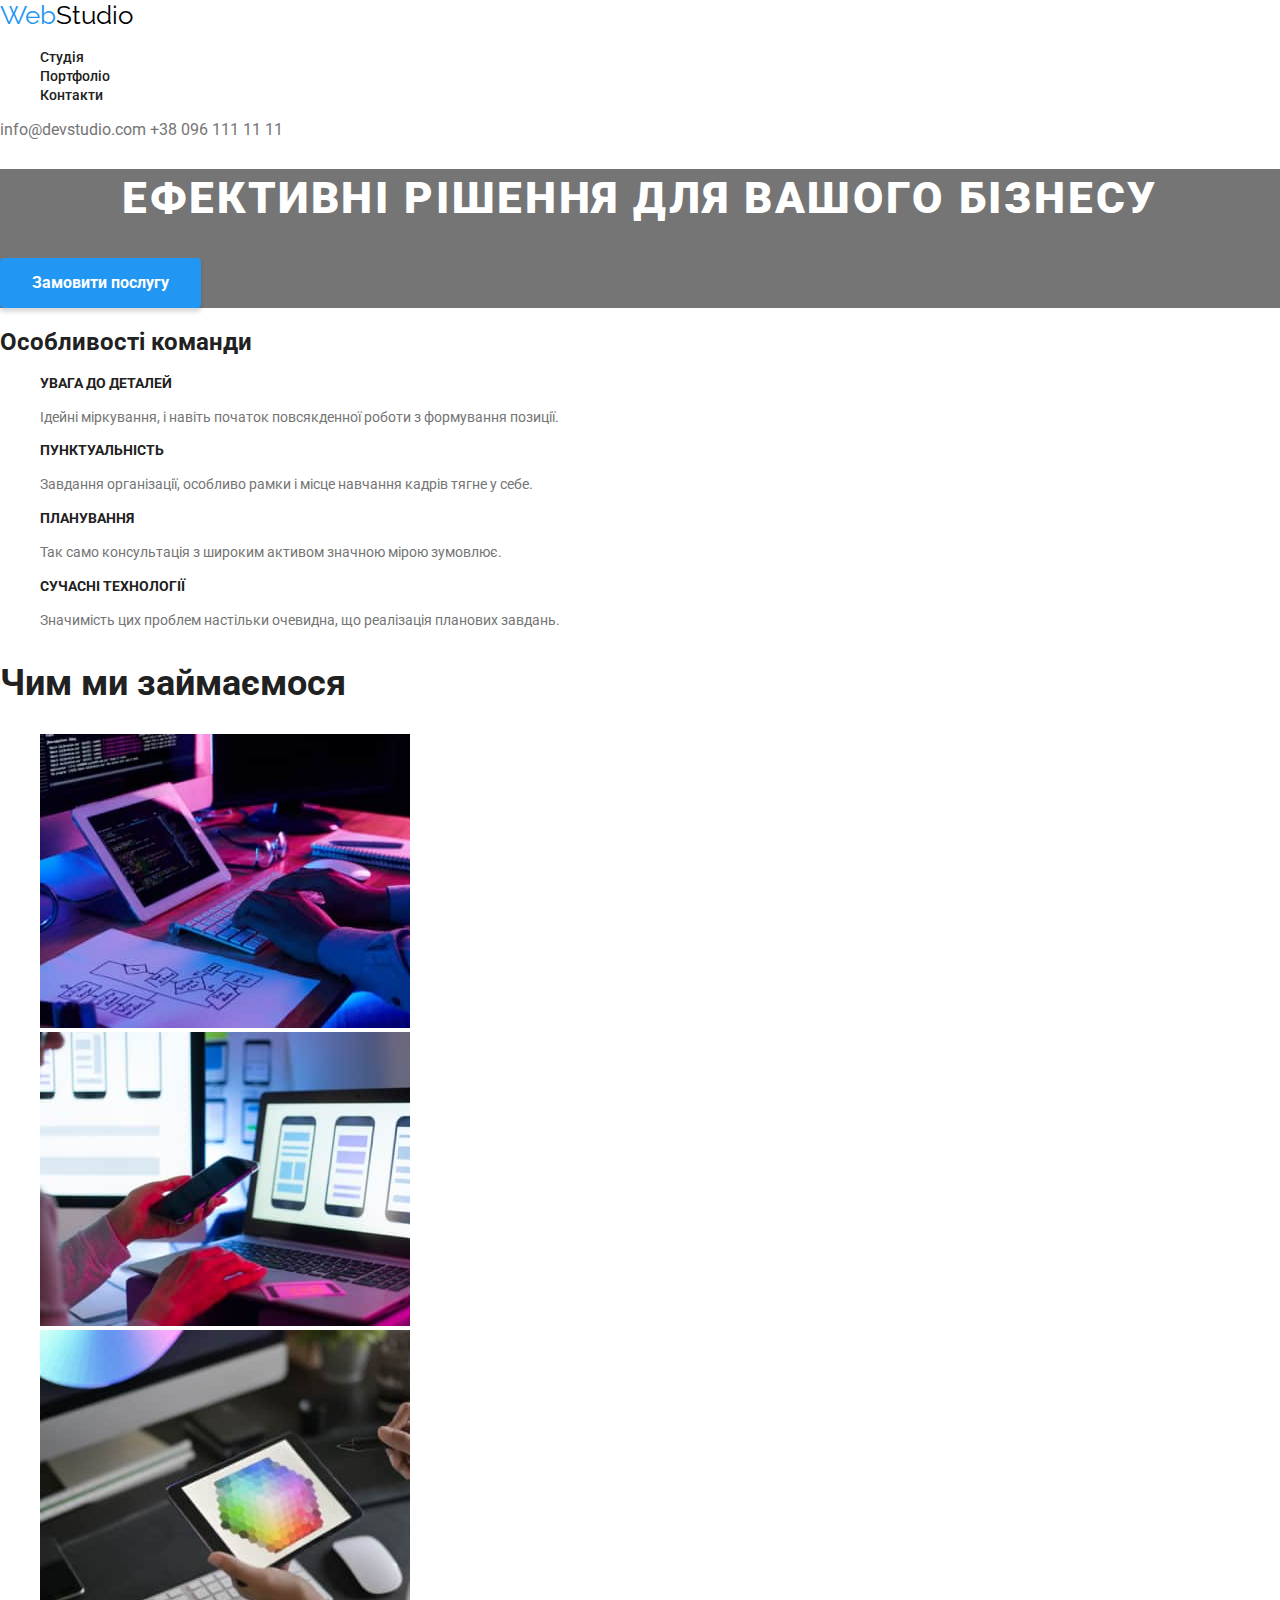
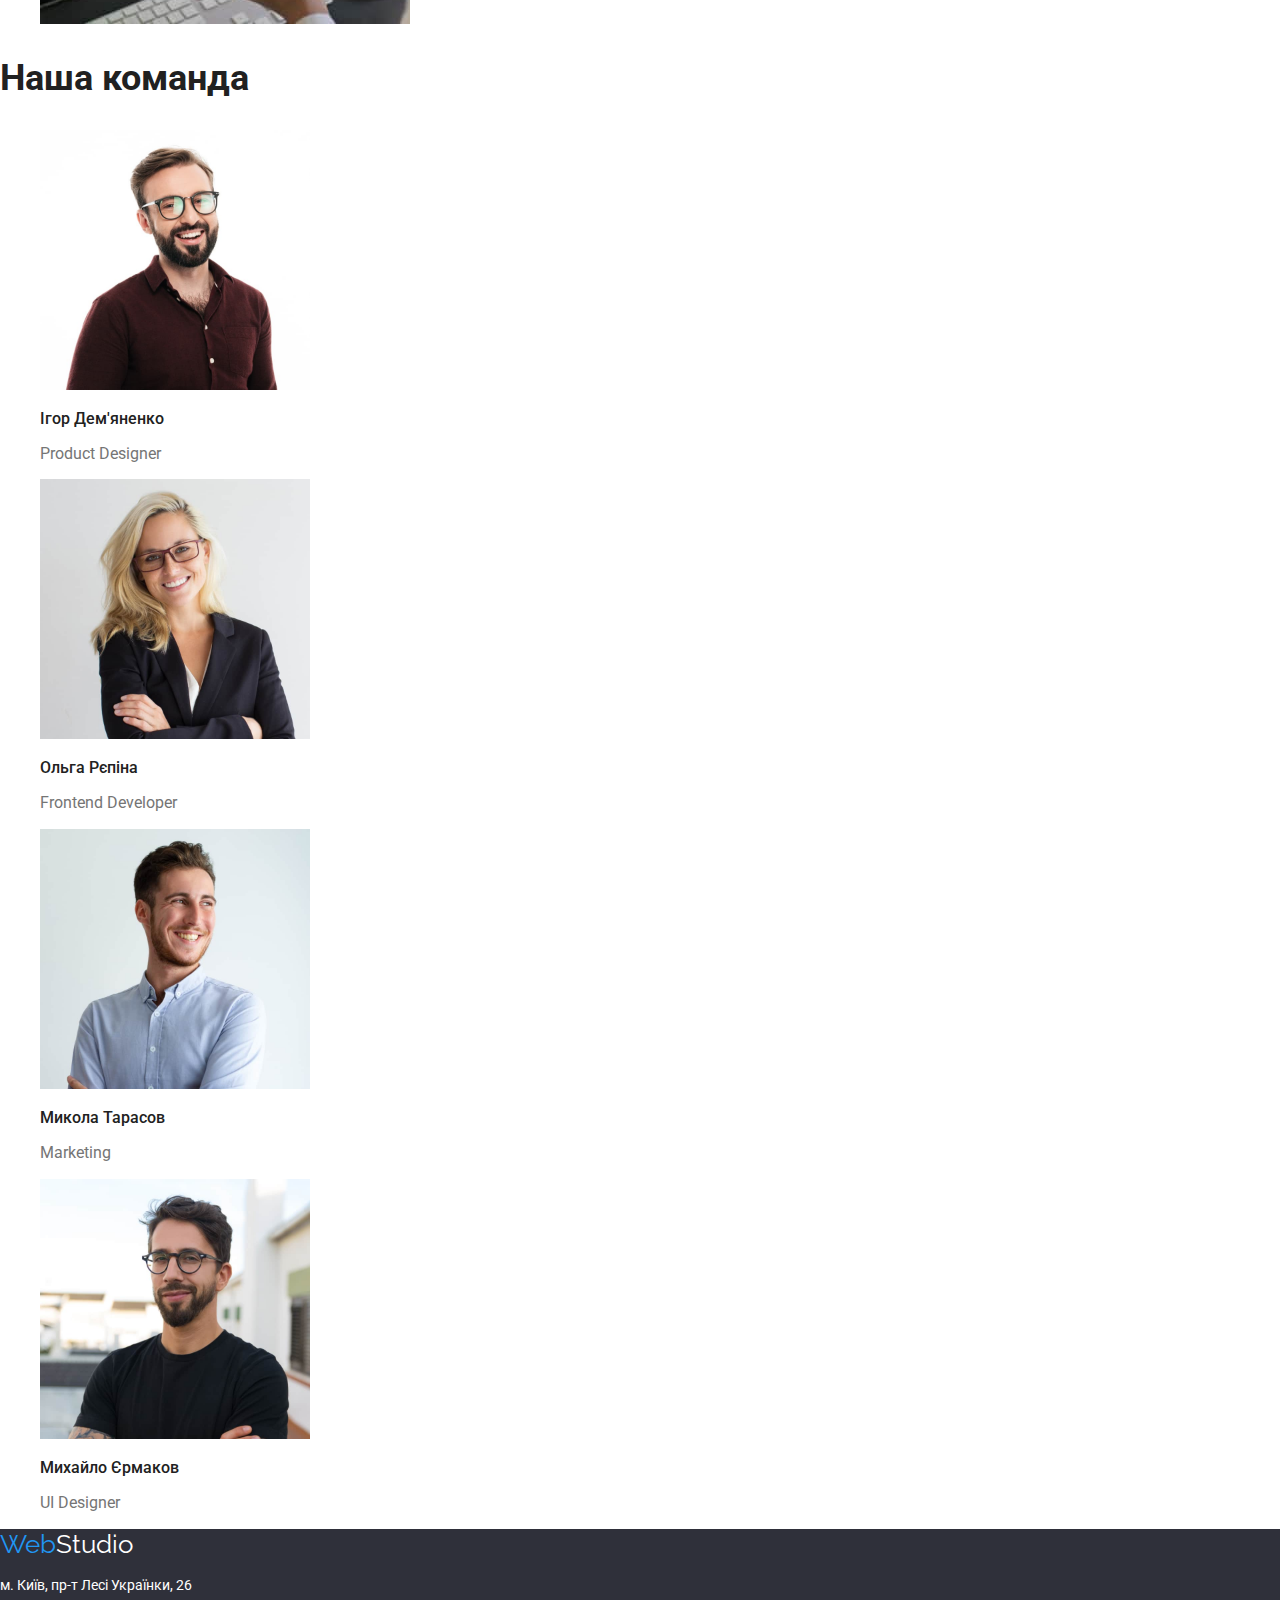
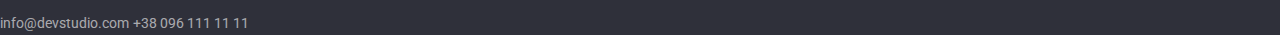
==== index.html @ 395531bf "3" ====
<!DOCTYPE html>
<html lang="uk">
  <head>
    <meta charset="UTF-8" />
    <meta http-equiv="X-UA-Compatible" content="IE=edge" />
    <meta name="viewport" content="width=device-width, initial-scale=1.0" />
    <title>GoIt</title>
    <link rel="preconnect" href="https://fonts.googleapis.com">
    <link rel="preconnect" href="https://fonts.gstatic.com" crossorigin>
    <link href="https://fonts.googleapis.com/css2?family=Raleway:wght@700&family=Roboto:wght@400;500;700;900&display=swap" rel="stylesheet">
    <link rel="stylesheet" href="./css/style.css" />
  </head>
  <body>
    <header class="pageHeader">
      <a href="./index.html" class="logo">
        <span class="logo--item">Web</span>Studio</a
      >
      <nav class="pageHeader--nav">
        <ul class="pageHeader--list">
          <li class="pageHeader--item">
            <a class="pageHeader--link" href="./index.html">Студія</a>
          </li>
          <li class="pageHeader--item">
            <a class="pageHeader--link" href="./portfolio.html">Портфоліо</a>
          </li>
          <li class="pageHeader--item">
            <a class="pageHeader--link" href="#">Контакти</a>
          </li>
        </ul>
      </nav>
      <a class="pageHeader--connection" href="#">info@devstudio.com </a>
      <a class="pageHeader--tel" href="#">+38 096 111 11 11</a>
    </header>
    <main>
      <section class="hero">
        <h1 class="hero--tittle">Ефективні рішення для вашого бізнесу</h1>
        <button class="hero--button" type="button">Замовити послугу</button>
      </section>
      <section class="benefits">
        <h2>Особливості команди</h2>
        <ul class="benefits--list">
          <li class="benefits--item">
            <h3 class="benefits--tittle">УВАГА ДО ДЕТАЛЕЙ</h3>
            <p class="benefits--text">
              Ідейні міркування, і навіть початок повсякденної роботи з
              формування позиції.
            </p>
          </li>
          <li class="benefits--item">
            <h3 class="benefits--tittle">ПУНКТУАЛЬНІСТЬ</h3>
            <p class="benefits--text">
              Завдання організації, особливо рамки і місце навчання кадрів тягне
              у себе.
            </p>
          </li>
          <li class="benefits--item">
            <h3 class="benefits--tittle">ПЛАНУВАННЯ</h3>
            <p class="benefits--text">
              Так само консультація з широким активом значною мірою зумовлює.
            </p>
          </li>
          <li class="benefits--item">
            <h3 class="benefits--tittle">СУЧАСНІ ТЕХНОЛОГІЇ</h3>
            <p class="benefits--text">
              Значимість цих проблем настільки очевидна, що реалізація планових
              завдань.
            </p>
          </li>
        </ul>
      </section>
      <section>
        <h2 class="activity">Чим ми займаємося</h2>
        <ul>
          <li>
            <img src="./images/box1.jpg" alt="комп" width="370" />
          </li>
          <li>
            <img src="./images/box2.jpg" alt="комп" width="370" />
          </li>
          <li>
            <img src="./images/box3.jpg" alt="комп" width="370" />
          </li>
        </ul>
      </section>
      <section class="team">
        <h2 class="team--tittle">Наша команда</h2>
        <ul class="team--list">
          <li class="team--item">
            <img src="./images/igor.jpg" alt="ігор" width="270" />
            <h3 class="team--name">Ігор Дем'яненко</h3>
            <p class="team--player">Product Designer</p>
          </li>
          <li class="team--item">
            <img src="./images/olga.jpg" alt="ольга" width="270" />
            <h3 class="team--name">Ольга Рєпіна</h3>
            <p class="team--player">Frontend Developer</p>
          </li>
          <li class="team--item">
            <img src="./images/mikola.jpg" alt="микола" width="270" />
            <h3 class="team--name">Микола Тарасов</h3>
            <p class="team--player">Marketing</p>
          </li>
          <li class="team--item">
            <img src="./images/miha.jpg" alt="михайло" width="270" />
            <h3 class="team--name">Михайло Єрмаков</h3>
            <p class="team--player">UI Designer</p>
          </li>
        </ul>
      </section>
    </main>
    <footer class="foot">
      <a href="./index.html" class="foot--logo">
        <span class="logo--item">Web</span>Studio</a
      >
      <address class="foot--text">
        <p>м. Київ, пр-т Лесі Українки, 26</p>
      </address>
      <a class="foot--connection" href="#">info@devstudio.com</a>
      <a class="foot--tel" href="#">+38 096 111 11 11</a>
    </footer>
  </body>
</html>
---- css/style.css ----
:root{
    --text-color:#212121;
    --text-accent:#2196F3;
    --text-secondColor:#757575;
}

*,
*::before,
*::after {
  box-sizing: border-box;
}


body{
    font-family: roboto,sans-serif;
    color: var(--text-color);
    margin: 0;
}
ul{
    list-style: none;
}
a{
    text-decoration: none;
}
.logo{
    font-family: Raleway;
    font-size: 26px;
    line-height: 1.2;
    color: #000000;
}
.logo--item{
    color: var(--text-accent);
}
.pageHeader--link{
    font-weight: 500;
    font-size: 14px;
    line-height: 1.14;
    color: var(--text-color);
}
.pageHeader--link:hover,
.pageHeader--link:focus{
    color: var(--text-accent);
}
.pageHeader--connection{
    color: var(--text-secondColor);
}
.pageHeader--connection:focus,
.pageHeader--connection:hover{
    color: var(--text-accent);
}
.pageHeader--tel{
    color:  var(--text-secondColor);
}
.pageHeader--tel:focus,
.pageHeader--tel:hover{
    color: var(--text-accent);
}
.hero{
    background-color:var(--text-secondColor);
}
.hero--tittle{
    color: #fff;
    font-weight: 900;
    font-size: 44px;
    line-height: 1.36;
    text-align: center;
    letter-spacing: 0.06em;
    text-transform: uppercase;
}
.hero--button{
    background-color: var(--text-accent);
    color: #fff;
    border: none;
    box-shadow: 0px 4px 4px rgba(0, 0, 0, 0.15);
    border-radius: 4px;
    padding-top: 10px;
    padding-bottom: 10px;
    padding-left: 32px;
    padding-right: 32px;
    font-family: 'Roboto';
    font-style: normal;
    font-weight: 700;
    font-size: 16px;
    line-height: 1.87;
}
.benefits--tittle{
    
    font-size: 14px;
    line-height: 1.14;
}
.benefits--text{
    
    font-size: 14px;
    line-height: 1.7;
    color:var(--text-secondColor);
}
.activity{
    
    font-size: 36px;
    line-height: 1.16;
}
.team--tittle{
    
    font-size: 36px;
    line-height: 1.16;
}

.team--name{
    font-weight: 500;
    font-size: 16px;
    line-height: 1.18;
}
.team--player{
    
    font-size: 16px;
    line-height: 1.18;
    color: var(--text-secondColor);
}
.foot{
    background-color: #2F303A;;
}
.foot--logo{
    font-family: Raleway,sans-serif;
    font-size: 26px;
    line-height: 1.2;
    color: #fff;
}
.foot--text{
    font-style: inherit;
    font-size: 14px;
    line-height: 1.7;
    color: #fff;
}
.foot--connection{
    
    font-size: 14px;
    line-height: 1.7;
    color: rgba(255, 255, 255, 0.6);
}
.foot--connection:hover,
.foot--connection:focus{
    color: var(--text-accent);
}
.foot--tel{
    
    font-size: 14px;
    line-height: 1.7;
    color: rgba(255, 255, 255, 0.6);
}
.foot--tel:hover,
.foot--tel:focus{
    color: var(--text-accent);
}

/* портфолио */
.port--button{    
    cursor: pointer;
    background-color: #F5F4FA;
    border: none;
    padding-left: 22px;
    padding-right: 22px;
    padding-top: 6px;
    padding-bottom: 6px;
    box-shadow: 0px 3px 1px rgba(0, 0, 0, 0.1), 0px 1px 2px rgba(0, 0, 0, 0.08), 0px 2px 2px rgba(0, 0, 0, 0.12);
    border-radius: 4px;
    text-align: center;
    font-weight: 500;
    font-size: 16px;
    line-height: 1.62;
    font-family: 'Roboto';
}
.port--button:hover,
.port--button:focus{
    background-color: var(--text-accent);
    color: #fff;
}


.port--projects{
    
    font-size: 18px;
    line-height: 2;
}
.port--all{
    
    font-size: 16px;
    line-height: 1.87;
    color: var(--text-secondColor);
}
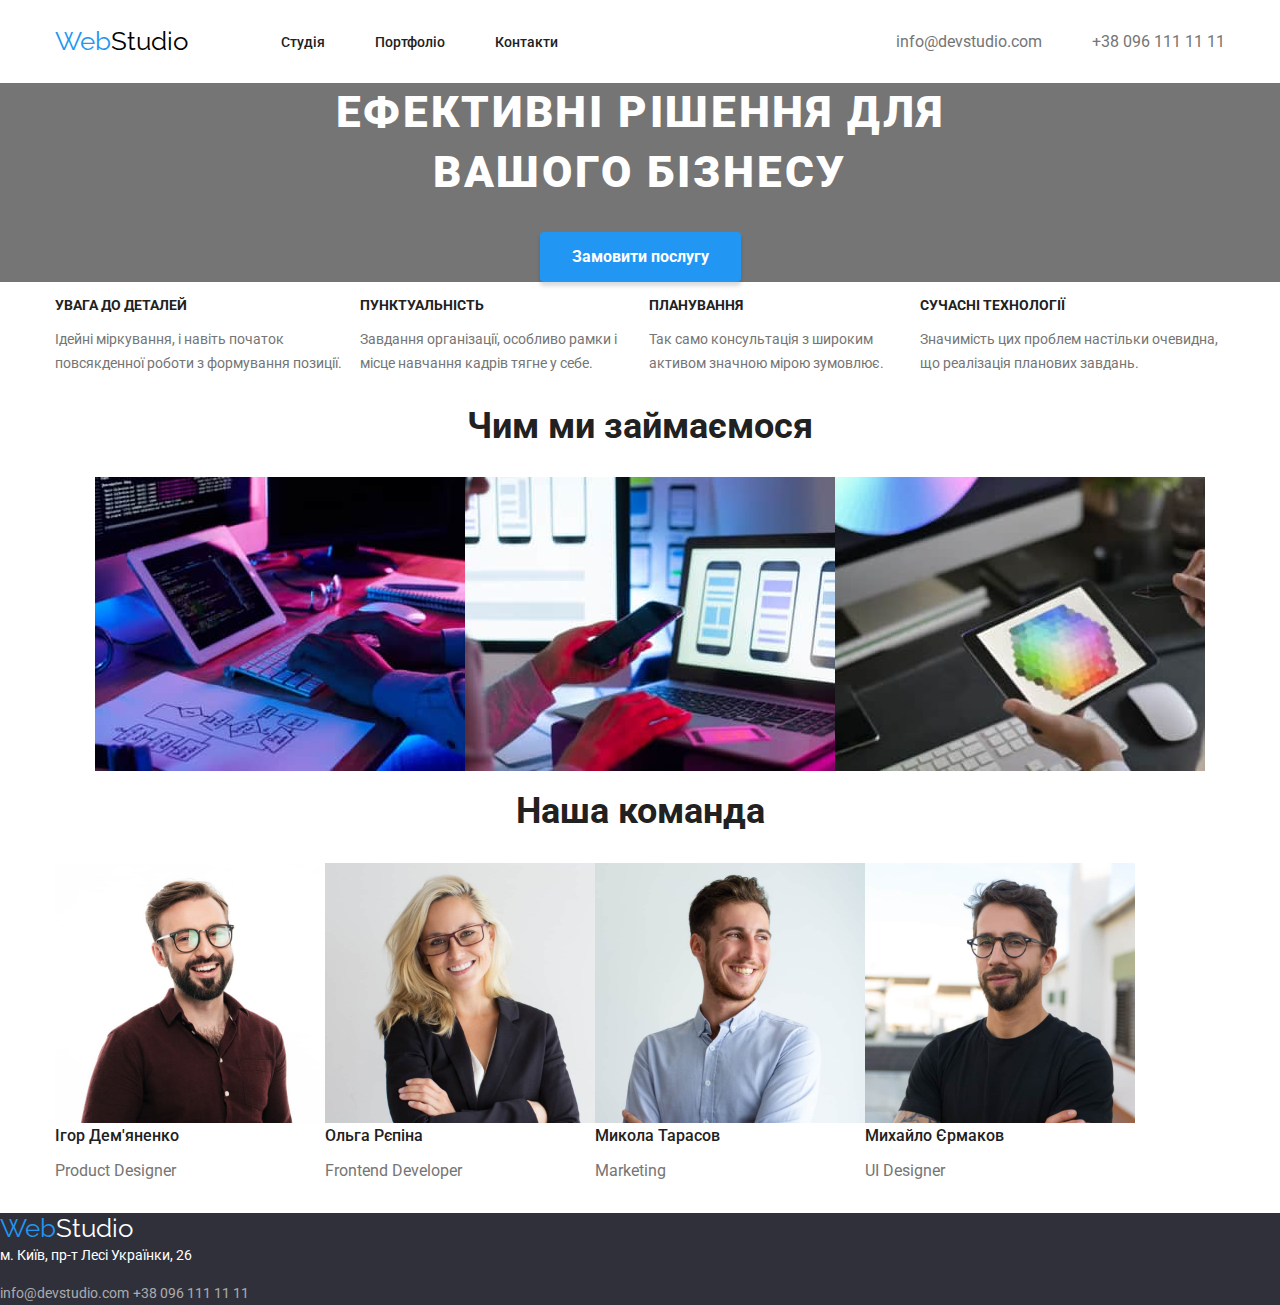
==== commit 0fc23af3: "3" ====
--- a/index.html
+++ b/index.html
@@ -10,8 +10,8 @@
     <link href="https://fonts.googleapis.com/css2?family=Raleway:wght@700&family=Roboto:wght@400;500;700;900&display=swap" rel="stylesheet">
     <link rel="stylesheet" href="./css/style.css" />
   </head>
-  <body>
-    <header class="pageHeader">
+  <body >
+    <header class="pageHeader container">
       <a href="./index.html" class="logo">
         <span class="logo--item">Web</span>Studio</a
       >
@@ -33,11 +33,11 @@
     </header>
     <main>
       <section class="hero">
-        <h1 class="hero--tittle">Ефективні рішення для вашого бізнесу</h1>
+        <h1 class="hero--tittle">Ефективні рішення для <br> вашого бізнесу</h1>
         <button class="hero--button" type="button">Замовити послугу</button>
       </section>
-      <section class="benefits">
-        <h2>Особливості команди</h2>
+      <section class="benefits container">
+        <h2 class="visually-hidden">Особливості команди</h2>
         <ul class="benefits--list">
           <li class="benefits--item">
             <h3 class="benefits--tittle">УВАГА ДО ДЕТАЛЕЙ</h3>
@@ -68,21 +68,21 @@
           </li>
         </ul>
       </section>
-      <section>
-        <h2 class="activity">Чим ми займаємося</h2>
-        <ul>
-          <li>
+      <section class="activity container">
+        <h2 class="activity--tittle">Чим ми займаємося</h2>
+        <ul class="activity--list">
+          <li class="activity--item">
             <img src="./images/box1.jpg" alt="комп" width="370" />
           </li>
-          <li>
+          <li class="activity--item">
             <img src="./images/box2.jpg" alt="комп" width="370" />
           </li>
-          <li>
+          <li class="activity--item">
             <img src="./images/box3.jpg" alt="комп" width="370" />
           </li>
         </ul>
       </section>
-      <section class="team">
+      <section class="team container">
         <h2 class="team--tittle">Наша команда</h2>
         <ul class="team--list">
           <li class="team--item">
--- a/css/style.css
+++ b/css/style.css
@@ -9,7 +9,22 @@
 *::after {
   box-sizing: border-box;
 }
-
+h1,
+h2,
+h3,
+p {
+    margin-top: 0;
+}
+.visually-hidden {
+    position: absolute !important;
+    clip: rect(1px 1px 1px 1px);
+    clip: rect(1px, 1px, 1px, 1px);
+    padding: 0 !important;
+    border: 0 !important;
+    height: 1px !important;
+    width: 1px !important;
+    overflow: hidden;
+  }
 
 body{
     font-family: roboto,sans-serif;
@@ -22,6 +37,18 @@
 a{
     text-decoration: none;
 }
+.container{
+    width: 1170px;
+    margin-left: auto;
+    margin-right: auto;
+    
+}
+.pageHeader{
+display: flex;
+align-items: center;
+
+}
+
 .logo{
     font-family: Raleway;
     font-size: 26px;
@@ -30,7 +57,24 @@
 }
 .logo--item{
     color: var(--text-accent);
-}
+
+}
+.pageHeader--nav{
+    margin-left: 93px;
+}
+.pageHeader--item:not(last-child){
+    margin-right: 50px;
+}
+.pageHeader--list{
+    display: flex;
+    margin-top: 0;
+    margin-bottom: 0;
+    padding-top: 32px;
+    padding-bottom: 32px;
+    padding-left: 0;
+}
+
+
 .pageHeader--link{
     font-weight: 500;
     font-size: 14px;
@@ -43,6 +87,8 @@
 }
 .pageHeader--connection{
     color: var(--text-secondColor);
+    margin-left: auto;
+    margin-right: 50px;
 }
 .pageHeader--connection:focus,
 .pageHeader--connection:hover{
@@ -82,6 +128,13 @@
     font-weight: 700;
     font-size: 16px;
     line-height: 1.87;
+    display: block;
+    margin-left: auto;
+    margin-right: auto;
+}
+.benefits--list{
+    padding: 0;
+    display: flex;
 }
 .benefits--tittle{
     
@@ -94,15 +147,24 @@
     line-height: 1.7;
     color:var(--text-secondColor);
 }
-.activity{
-    
+.activity--tittle{
+    text-align: center;
+    margin-left: auto;
+    margin-right: auto;
     font-size: 36px;
     line-height: 1.16;
 }
+.activity--list{
+    display: flex;
+}
 .team--tittle{
-    
+    text-align: center;
     font-size: 36px;
     line-height: 1.16;
+}
+.team--list{
+    display: flex;
+    padding-left: 0;
 }
 
 .team--name{
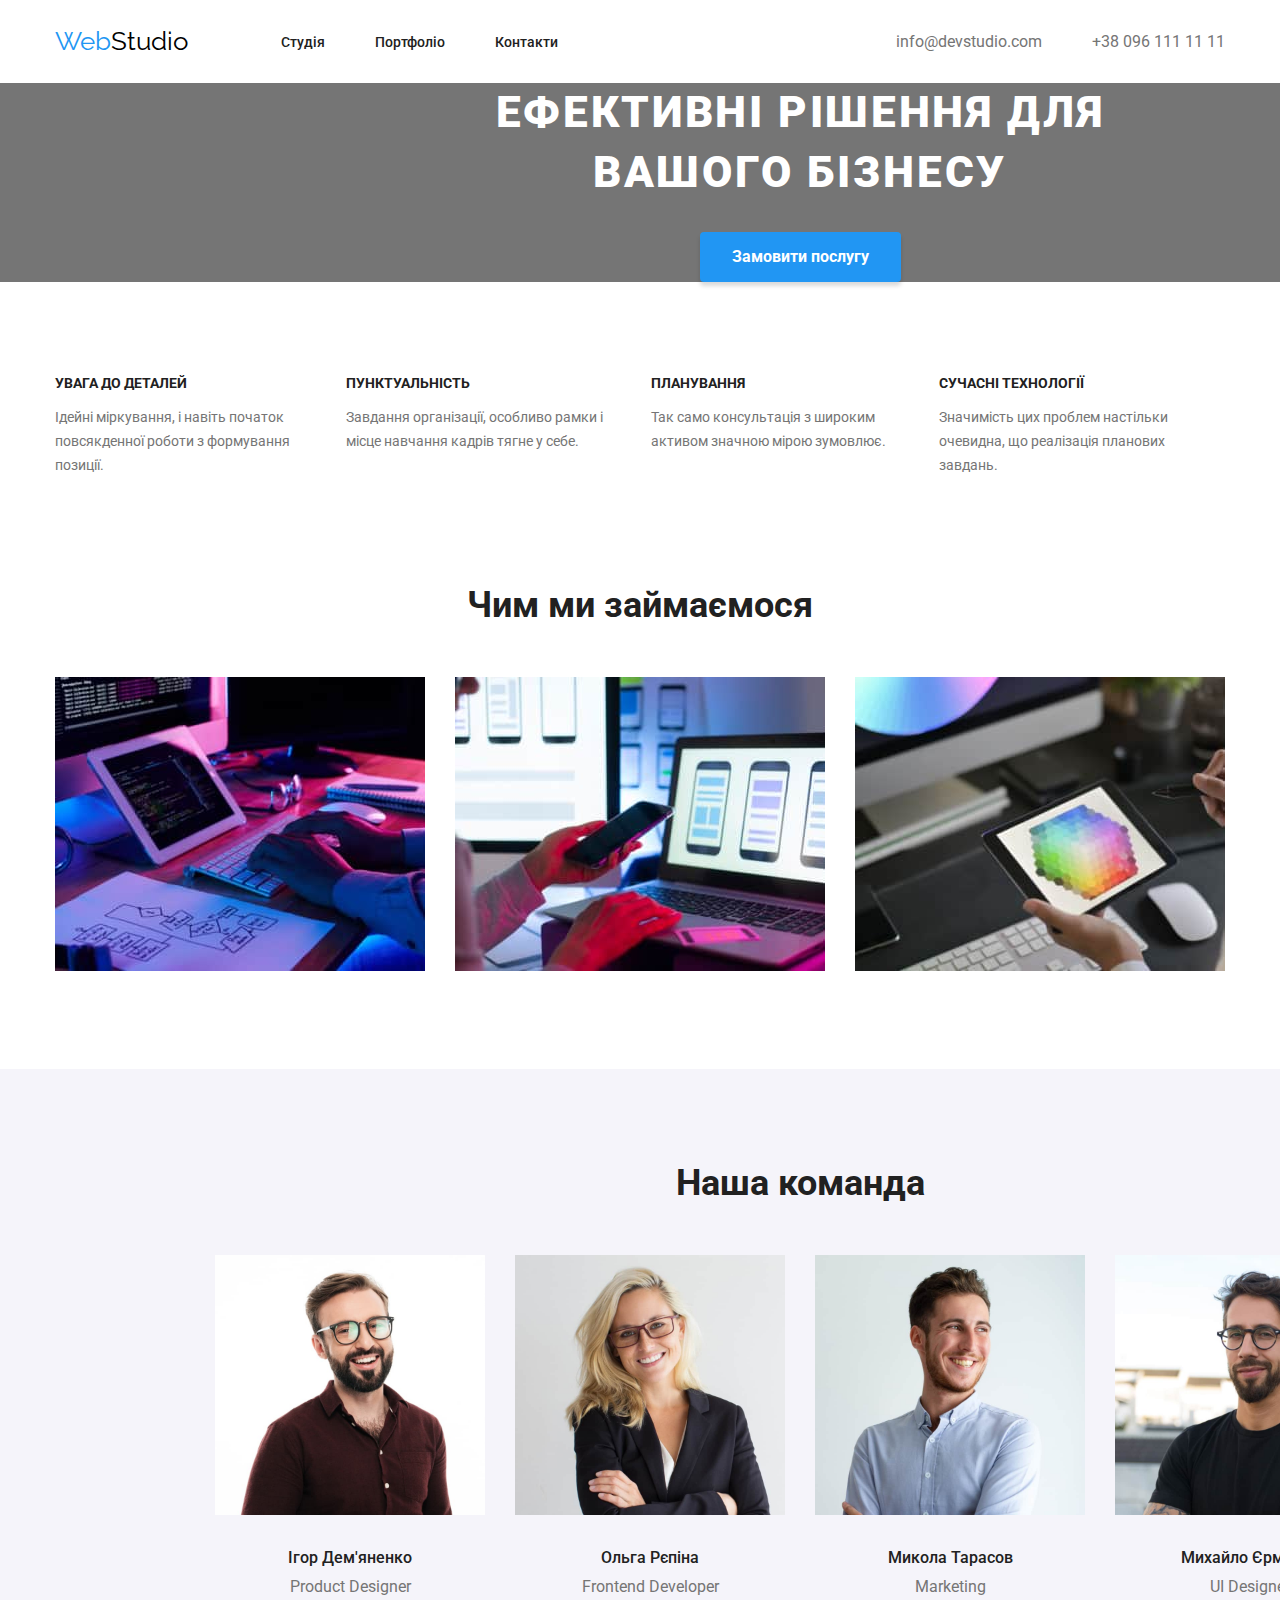
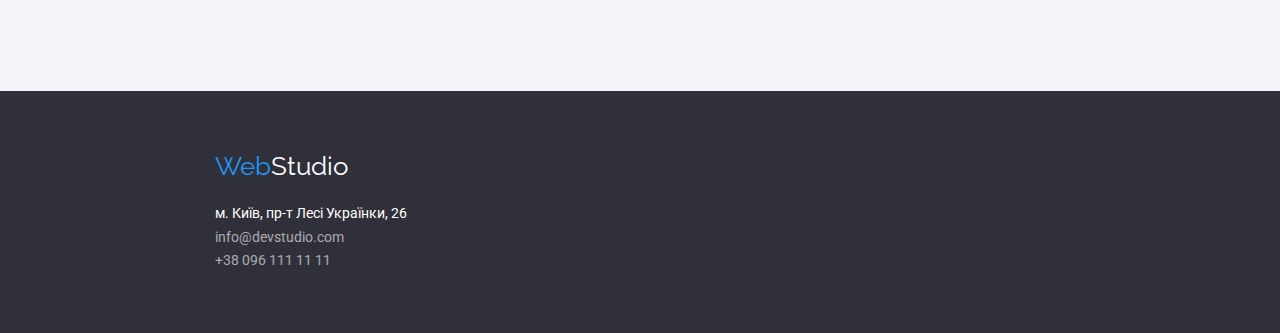
==== commit e2783609: "3" ====
--- a/index.html
+++ b/index.html
@@ -5,12 +5,15 @@
     <meta http-equiv="X-UA-Compatible" content="IE=edge" />
     <meta name="viewport" content="width=device-width, initial-scale=1.0" />
     <title>GoIt</title>
-    <link rel="preconnect" href="https://fonts.googleapis.com">
-    <link rel="preconnect" href="https://fonts.gstatic.com" crossorigin>
-    <link href="https://fonts.googleapis.com/css2?family=Raleway:wght@700&family=Roboto:wght@400;500;700;900&display=swap" rel="stylesheet">
+    <link rel="preconnect" href="https://fonts.googleapis.com" />
+    <link rel="preconnect" href="https://fonts.gstatic.com" crossorigin />
+    <link
+      href="https://fonts.googleapis.com/css2?family=Raleway:wght@700&family=Roboto:wght@400;500;700;900&display=swap"
+      rel="stylesheet"
+    />
     <link rel="stylesheet" href="./css/style.css" />
   </head>
-  <body >
+  <body>
     <header class="pageHeader container">
       <a href="./index.html" class="logo">
         <span class="logo--item">Web</span>Studio</a
@@ -32,10 +35,15 @@
       <a class="pageHeader--tel" href="#">+38 096 111 11 11</a>
     </header>
     <main>
-      <section class="hero">
-        <h1 class="hero--tittle">Ефективні рішення для <br> вашого бізнесу</h1>
-        <button class="hero--button" type="button">Замовити послугу</button>
-      </section>
+      <div class="hero--decor">
+        <section class="hero">
+          <h1 class="hero--tittle">
+            Ефективні рішення для <br />
+            вашого бізнесу
+          </h1>
+          <button class="hero--button" type="button">Замовити послугу</button>
+        </section>
+      </div>
       <section class="benefits container">
         <h2 class="visually-hidden">Особливості команди</h2>
         <ul class="benefits--list">
@@ -43,7 +51,8 @@
             <h3 class="benefits--tittle">УВАГА ДО ДЕТАЛЕЙ</h3>
             <p class="benefits--text">
               Ідейні міркування, і навіть початок повсякденної роботи з
-              формування позиції.
+              формування <br />
+              позиції.
             </p>
           </li>
           <li class="benefits--item">
@@ -63,6 +72,7 @@
             <h3 class="benefits--tittle">СУЧАСНІ ТЕХНОЛОГІЇ</h3>
             <p class="benefits--text">
               Значимість цих проблем настільки очевидна, що реалізація планових
+              <br />
               завдань.
             </p>
           </li>
@@ -82,42 +92,64 @@
           </li>
         </ul>
       </section>
-      <section class="team container">
-        <h2 class="team--tittle">Наша команда</h2>
-        <ul class="team--list">
-          <li class="team--item">
-            <img src="./images/igor.jpg" alt="ігор" width="270" />
-            <h3 class="team--name">Ігор Дем'яненко</h3>
-            <p class="team--player">Product Designer</p>
-          </li>
-          <li class="team--item">
-            <img src="./images/olga.jpg" alt="ольга" width="270" />
-            <h3 class="team--name">Ольга Рєпіна</h3>
-            <p class="team--player">Frontend Developer</p>
-          </li>
-          <li class="team--item">
-            <img src="./images/mikola.jpg" alt="микола" width="270" />
-            <h3 class="team--name">Микола Тарасов</h3>
-            <p class="team--player">Marketing</p>
-          </li>
-          <li class="team--item">
-            <img src="./images/miha.jpg" alt="михайло" width="270" />
-            <h3 class="team--name">Михайло Єрмаков</h3>
-            <p class="team--player">UI Designer</p>
-          </li>
-        </ul>
+
+      <section class="team">
+        <div class="container">
+          <h2 class="team--tittle">Наша команда</h2>
+          <ul class="team--list">
+            <li class="team--item">
+              <img
+                class="team--photo"
+                src="./images/igor.jpg"
+                alt="ігор"
+                width="270"
+              />
+              <h3 class="team--name">Ігор Дем'яненко</h3>
+              <p class="team--player">Product Designer</p>
+            </li>
+            <li class="team--item">
+              <img
+                class="team--photo"
+                src="./images/olga.jpg"
+                alt="ольга"
+                width="270"
+              />
+              <h3 class="team--name">Ольга Рєпіна</h3>
+              <p class="team--player">Frontend Developer</p>
+            </li>
+            <li class="team--item">
+              <img
+                class="team--photo"
+                src="./images/mikola.jpg"
+                alt="микола"
+                width="270"
+              />
+              <h3 class="team--name">Микола Тарасов</h3>
+              <p class="team--player">Marketing</p>
+            </li>
+            <li class="team--item">
+              <img
+                class="team--photo"
+                src="./images/miha.jpg"
+                alt="михайло"
+                width="270"
+              />
+              <h3 class="team--name">Михайло Єрмаков</h3>
+              <p class="team--player">UI Designer</p>
+            </li>
+          </ul>
+        </div>
       </section>
     </main>
-    <footer class="foot">
-      <a href="./index.html" class="foot--logo">
-        <span class="logo--item">Web</span>Studio</a
-      >
-      <address class="foot--text">
-        <p>м. Київ, пр-т Лесі Українки, 26</p>
-      </address>
-      <a class="foot--connection" href="#">info@devstudio.com</a>
-      <a class="foot--tel" href="#">+38 096 111 11 11</a>
-    </footer>
+    <div class="foot--decor">
+      <footer class="foot container">
+        <a href="./index.html" class="foot--logo">
+          <span class="logo--item">Web</span>Studio</a
+        >
+        <address class="foot--text">м. Київ, пр-т Лесі Українки, 26</address>
+        <a class="foot--connection" href="#">info@devstudio.com</a>
+        <a class="foot--tel" href="#">+38 096 111 11 11</a>
+      </footer>
+    </div>
   </body>
 </html>
-
--- a/css/style.css
+++ b/css/style.css
@@ -9,6 +9,7 @@
 *::after {
   box-sizing: border-box;
 }
+
 h1,
 h2,
 h3,
@@ -102,6 +103,7 @@
     color: var(--text-accent);
 }
 .hero{
+    margin-bottom: 94px;
     background-color:var(--text-secondColor);
 }
 .hero--tittle{
@@ -132,10 +134,21 @@
     margin-left: auto;
     margin-right: auto;
 }
+.hero--decor{
+    margin-left: auto;
+    margin-right: auto;
+    width: 1600px;
+}
+.benefits{
+    margin-bottom: 94px;
+}
 .benefits--list{
     padding: 0;
     display: flex;
 }
+.benefits--item:not(last-child){
+    margin-right: 30px;
+}
 .benefits--tittle{
     
     font-size: 14px;
@@ -147,17 +160,34 @@
     line-height: 1.7;
     color:var(--text-secondColor);
 }
+.activity{
+    margin-bottom: 94px;
+}
 .activity--tittle{
     text-align: center;
     margin-left: auto;
     margin-right: auto;
+    margin-bottom: 50px;
     font-size: 36px;
     line-height: 1.16;
 }
 .activity--list{
-    display: flex;
-}
+    padding-left: 0;
+    display: flex;
+}
+.activity--item:not(last-child){
+    margin-right: 30px;
+}
+.team{
+    background-color: #F5F4FA;
+padding: 94px;
+width: 1600px;
+    margin-right: auto;
+    margin-left: auto;
+}
+
 .team--tittle{
+    margin-bottom: 50px;
     text-align: center;
     font-size: 36px;
     line-height: 1.16;
@@ -165,36 +195,47 @@
 .team--list{
     display: flex;
     padding-left: 0;
-}
-
+    margin-bottom: 0;
+}
+.team--item:not(last-child){
+    margin-right: 30px;
+}
+.team--photo{
+    margin-bottom: 30px;
+}
 .team--name{
+    margin-bottom: 10px;
+    text-align: center;
     font-weight: 500;
     font-size: 16px;
     line-height: 1.18;
 }
 .team--player{
-    
+    text-align: center;
     font-size: 16px;
     line-height: 1.18;
     color: var(--text-secondColor);
-}
-.foot{
-    background-color: #2F303A;;
-}
+    margin-bottom: 0;
+}
+
+
 .foot--logo{
     font-family: Raleway,sans-serif;
     font-size: 26px;
     line-height: 1.2;
     color: #fff;
+    margin-bottom: 20px;
+    display: block;
 }
 .foot--text{
+    margin-bottom: 0;
     font-style: inherit;
     font-size: 14px;
     line-height: 1.7;
     color: #fff;
 }
 .foot--connection{
-    
+    display: block;
     font-size: 14px;
     line-height: 1.7;
     color: rgba(255, 255, 255, 0.6);
@@ -213,8 +254,27 @@
 .foot--tel:focus{
     color: var(--text-accent);
 }
+.foot--decor{
+    background-color: #2F303A;
+    margin-left: auto;
+    margin-right: auto;
+    width: 1600px;
+    padding: 60px 215px;
+}
 
 /* портфолио */
+.port{
+    padding-top: 94px;
+    padding-bottom: 94px;
+}
+.port--buttons{
+    display: flex;
+    justify-content: center;
+    padding-left: 0;
+    margin-bottom: 50px;
+    
+}
+
 .port--button{    
     cursor: pointer;
     background-color: #F5F4FA;
@@ -230,6 +290,10 @@
     font-size: 16px;
     line-height: 1.62;
     font-family: 'Roboto';
+
+}
+.port--button:not(last-child){
+    margin-right: 8px;
 }
 .port--button:hover,
 .port--button:focus{
@@ -238,6 +302,7 @@
 }
 
 
+
 .port--projects{
     
     font-size: 18px;
@@ -248,4 +313,17 @@
     font-size: 16px;
     line-height: 1.87;
     color: var(--text-secondColor);
+}
+.port--list{
+    padding-left: 0;
+    display: flex;
+    flex-wrap: wrap;
+    margin-left: -30px;
+    margin-top: -30px;
+}
+.port--item{
+    margin-left: 30px;
+    margin-top: 30px;
+    flex-basis: calc((100% - 3 * 30px) / 3);
+    background: #ffffff;
 }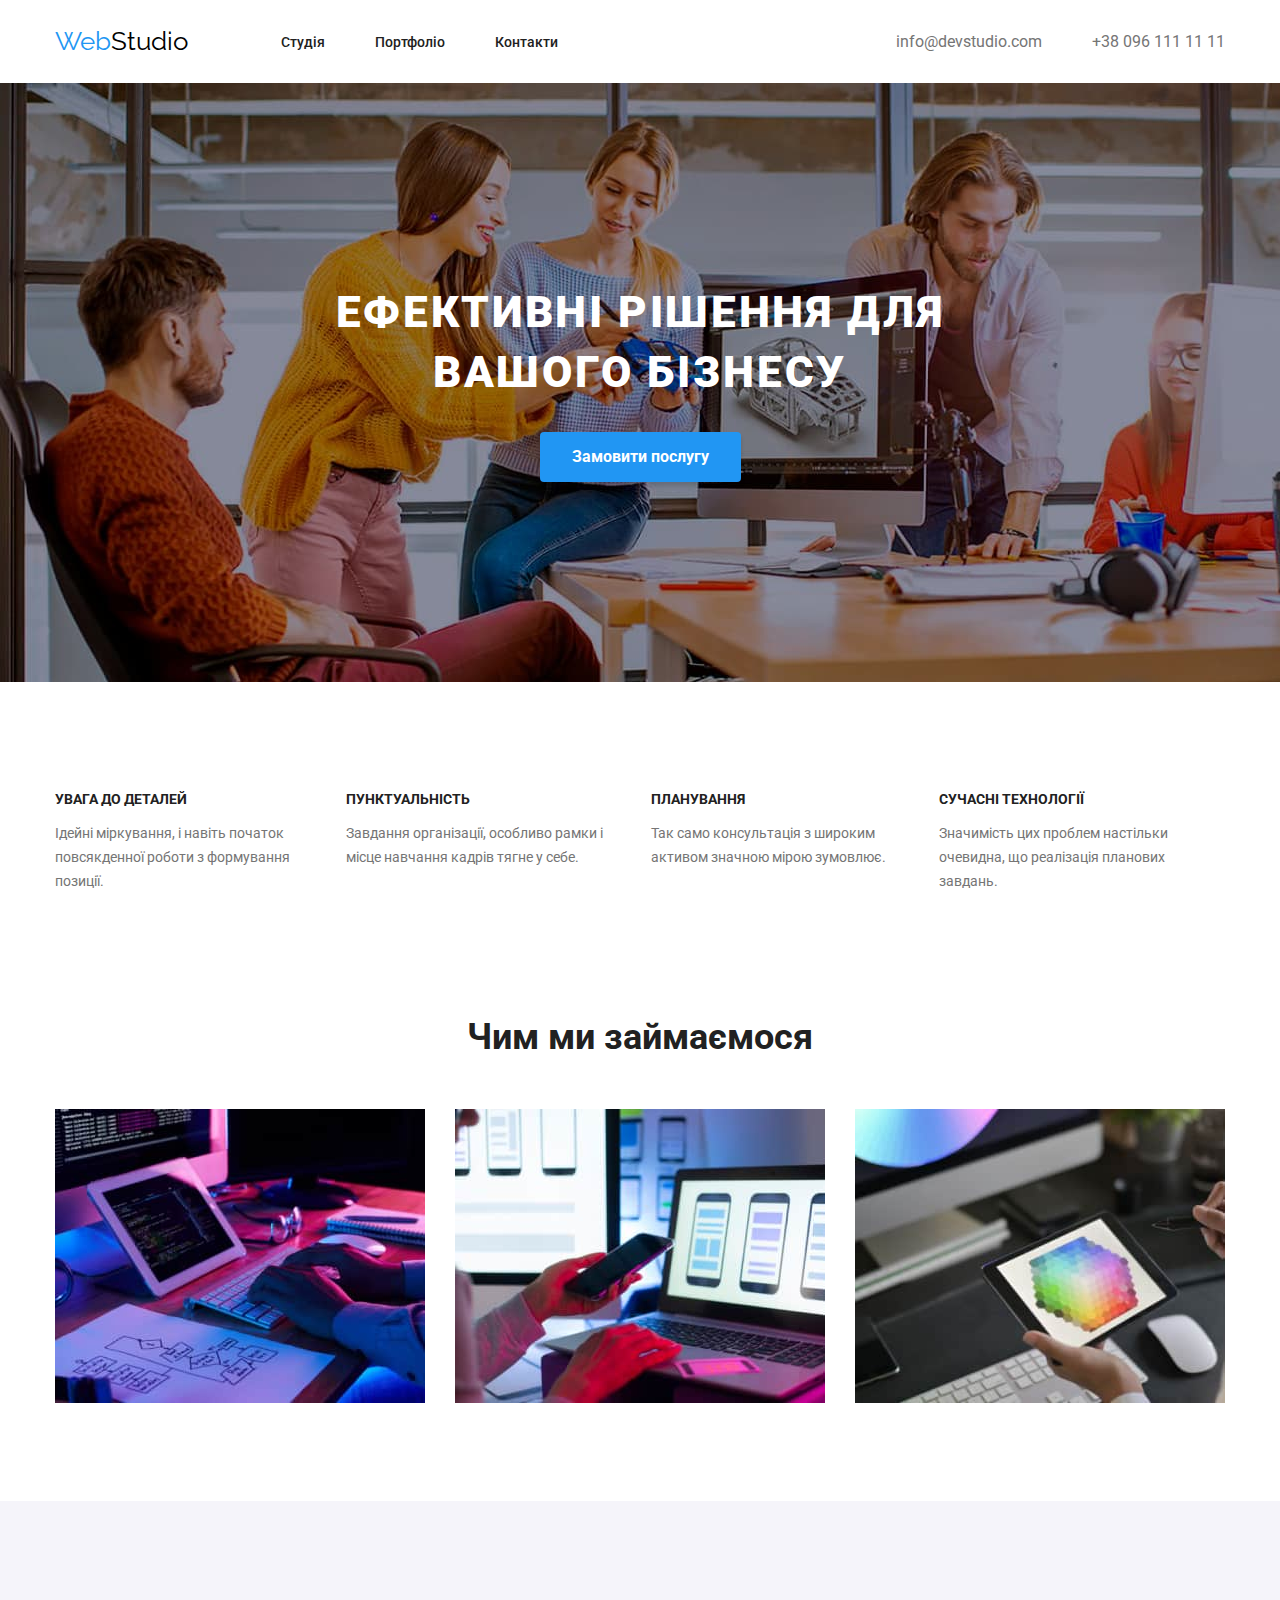
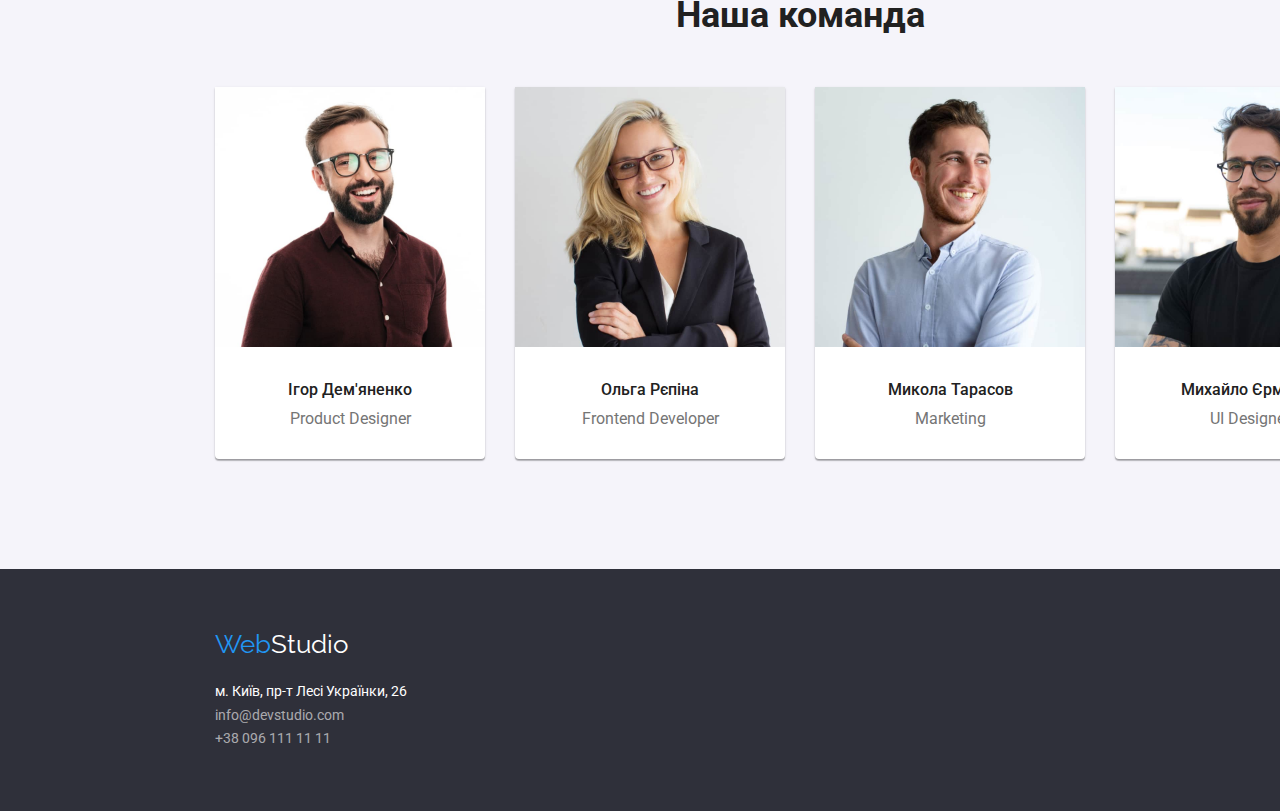
==== commit b14d606e: "3" ====
--- a/index.html
+++ b/index.html
@@ -35,15 +35,16 @@
       <a class="pageHeader--tel" href="#">+38 096 111 11 11</a>
     </header>
     <main>
-      <div class="hero--decor">
-        <section class="hero">
+      <section class="hero">
+        <div class="hero--decor">
           <h1 class="hero--tittle">
             Ефективні рішення для <br />
             вашого бізнесу
           </h1>
           <button class="hero--button" type="button">Замовити послугу</button>
-        </section>
-      </div>
+        </div>
+      </section>
+
       <section class="benefits container">
         <h2 class="visually-hidden">Особливості команди</h2>
         <ul class="benefits--list">
@@ -104,8 +105,10 @@
                 alt="ігор"
                 width="270"
               />
-              <h3 class="team--name">Ігор Дем'яненко</h3>
-              <p class="team--player">Product Designer</p>
+              <div class="team--content">
+                <h3 class="team--name">Ігор Дем'яненко</h3>
+                <p class="team--player">Product Designer</p>
+              </div>
             </li>
             <li class="team--item">
               <img
@@ -114,8 +117,10 @@
                 alt="ольга"
                 width="270"
               />
-              <h3 class="team--name">Ольга Рєпіна</h3>
-              <p class="team--player">Frontend Developer</p>
+              <div class="team--content">
+                <h3 class="team--name">Ольга Рєпіна</h3>
+                <p class="team--player">Frontend Developer</p>
+              </div>
             </li>
             <li class="team--item">
               <img
@@ -124,8 +129,10 @@
                 alt="микола"
                 width="270"
               />
-              <h3 class="team--name">Микола Тарасов</h3>
-              <p class="team--player">Marketing</p>
+              <div class="team--content">
+                <h3 class="team--name">Микола Тарасов</h3>
+                <p class="team--player">Marketing</p>
+              </div>
             </li>
             <li class="team--item">
               <img
@@ -134,8 +141,10 @@
                 alt="михайло"
                 width="270"
               />
-              <h3 class="team--name">Михайло Єрмаков</h3>
-              <p class="team--player">UI Designer</p>
+              <div class="team--content">
+                <h3 class="team--name">Михайло Єрмаков</h3>
+                <p class="team--player">UI Designer</p>
+              </div>
             </li>
           </ul>
         </div>
--- a/css/style.css
+++ b/css/style.css
@@ -9,6 +9,7 @@
 *::after {
   box-sizing: border-box;
 }
+
 
 h1,
 h2,
@@ -34,6 +35,7 @@
 }
 ul{
     list-style: none;
+    padding: 0;
 }
 a{
     text-decoration: none;
@@ -103,8 +105,12 @@
     color: var(--text-accent);
 }
 .hero{
-    margin-bottom: 94px;
-    background-color:var(--text-secondColor);
+   
+    background-image: url(../images/heroImg.jpg);
+    padding-top: 200px;
+    padding-bottom: 200px;
+    margin-left: auto;
+    margin-right: auto;
 }
 .hero--tittle{
     color: #fff;
@@ -135,15 +141,16 @@
     margin-right: auto;
 }
 .hero--decor{
-    margin-left: auto;
-    margin-right: auto;
-    width: 1600px;
+    justify-content: center;
+    align-items: center;
 }
 .benefits{
-    margin-bottom: 94px;
+    
+    padding-top: 94px;
+    padding-bottom: 94px;
 }
 .benefits--list{
-    padding: 0;
+    
     display: flex;
 }
 .benefits--item:not(last-child){
@@ -161,7 +168,7 @@
     color:var(--text-secondColor);
 }
 .activity{
-    margin-bottom: 94px;
+    padding-bottom: 94px;
 }
 .activity--tittle{
     text-align: center;
@@ -172,16 +179,19 @@
     line-height: 1.16;
 }
 .activity--list{
+    margin-bottom: 0;
+    margin-top: 0;
     padding-left: 0;
     display: flex;
 }
+
 .activity--item:not(last-child){
     margin-right: 30px;
 }
 .team{
     background-color: #F5F4FA;
-padding: 94px;
-width: 1600px;
+    padding: 94px;
+    width: 1600px;
     margin-right: auto;
     margin-left: auto;
 }
@@ -194,14 +204,21 @@
 }
 .team--list{
     display: flex;
-    padding-left: 0;
-    margin-bottom: 0;
-}
-.team--item:not(last-child){
-    margin-right: 30px;
-}
-.team--photo{
-    margin-bottom: 30px;
+    flex-wrap: wrap;
+    margin-left: -30px;
+    margin-top: -30px;
+  
+}
+.team--item{
+    flex-basis: calc((100% - 4 * 30px) / 4);
+    background-color: #ffffff;
+    margin-left: 30px;
+    margin-top: 30px;
+    box-shadow: 0px 1px 3px rgb(0 0 0 / 12%), 0px 1px 1px rgb(0 0 0 / 14%), 0px 2px 1px rgb(0 0 0 / 20%);
+    border-radius: 0px 0px 4px 4px;
+}
+.team--content{
+    padding: 30px 32px;
 }
 .team--name{
     margin-bottom: 10px;
@@ -320,10 +337,17 @@
     flex-wrap: wrap;
     margin-left: -30px;
     margin-top: -30px;
+    margin-bottom: 0;
 }
 .port--item{
     margin-left: 30px;
     margin-top: 30px;
     flex-basis: calc((100% - 3 * 30px) / 3);
     background: #ffffff;
+}
+.port--content{
+    padding: 20px 24px;
+    border: 1px solid #eeeeee;
+    background-color: #ffffff;
+    border-top: none;
 }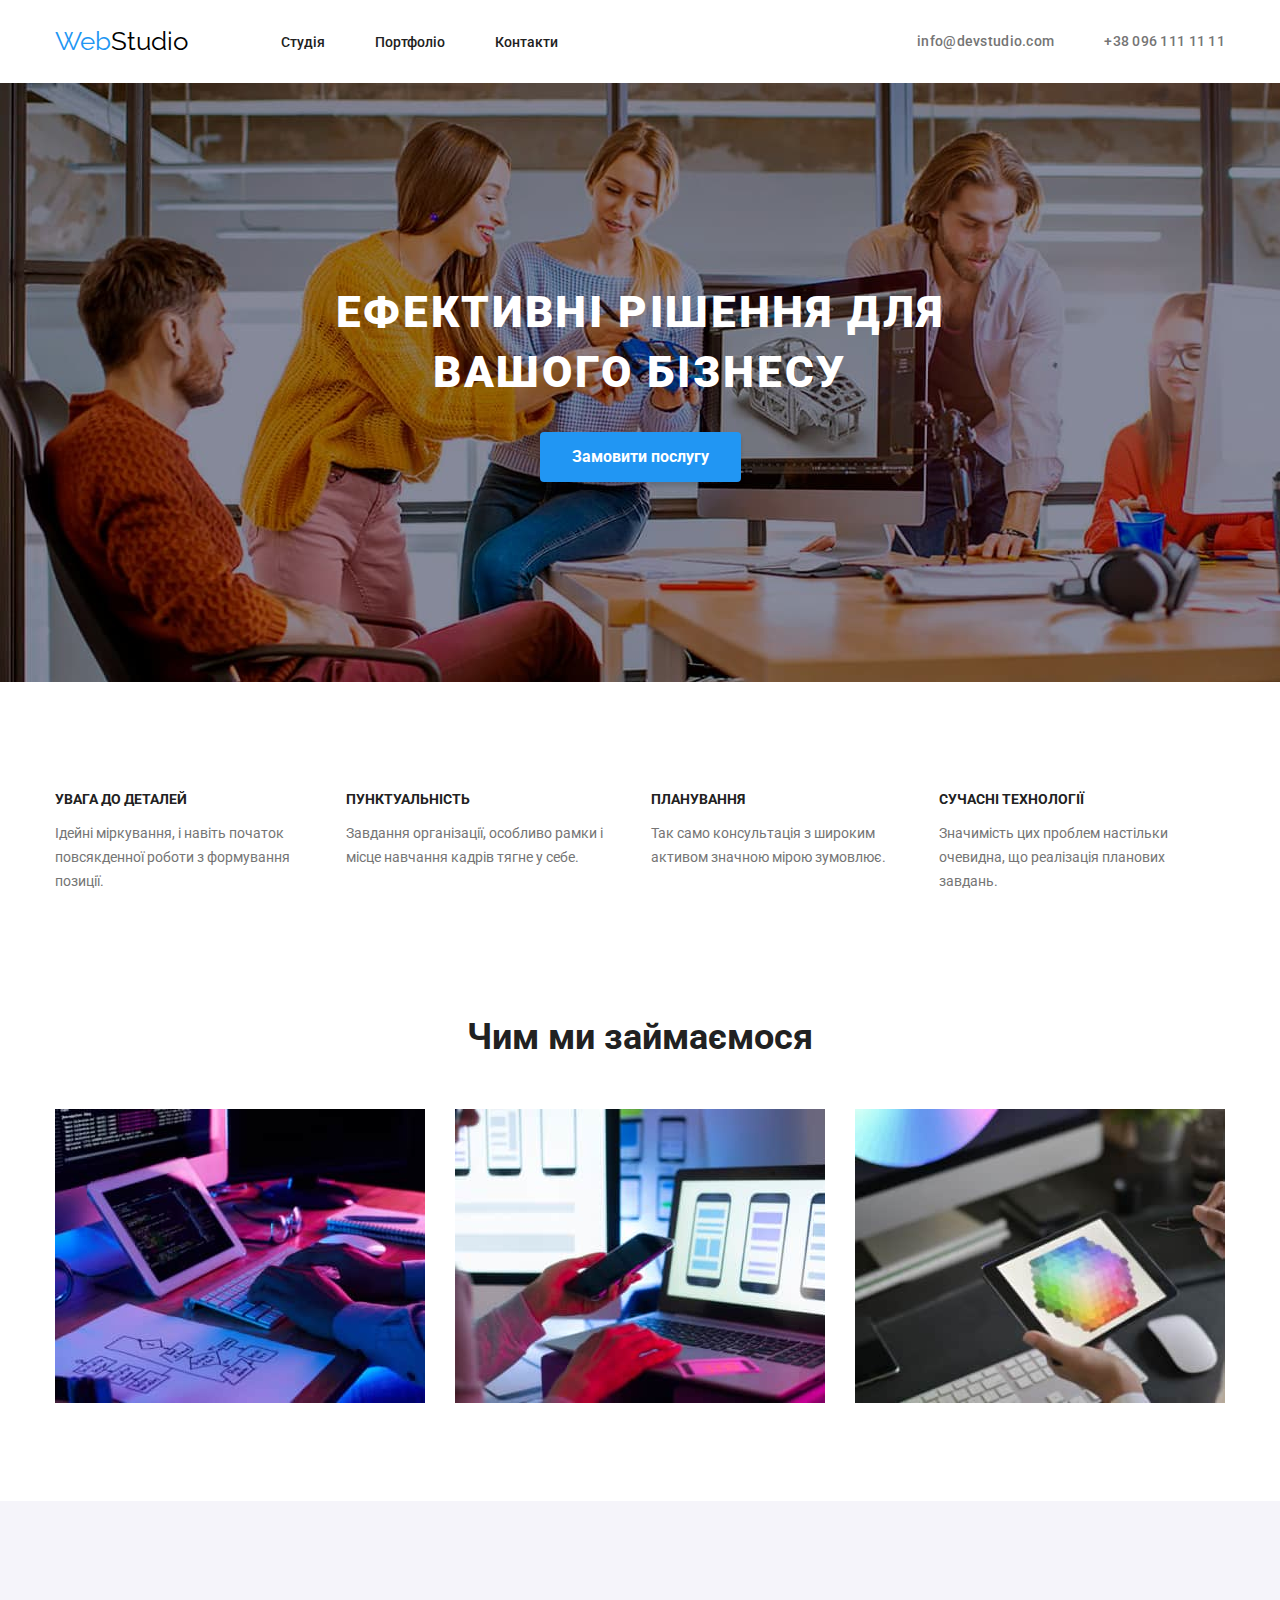
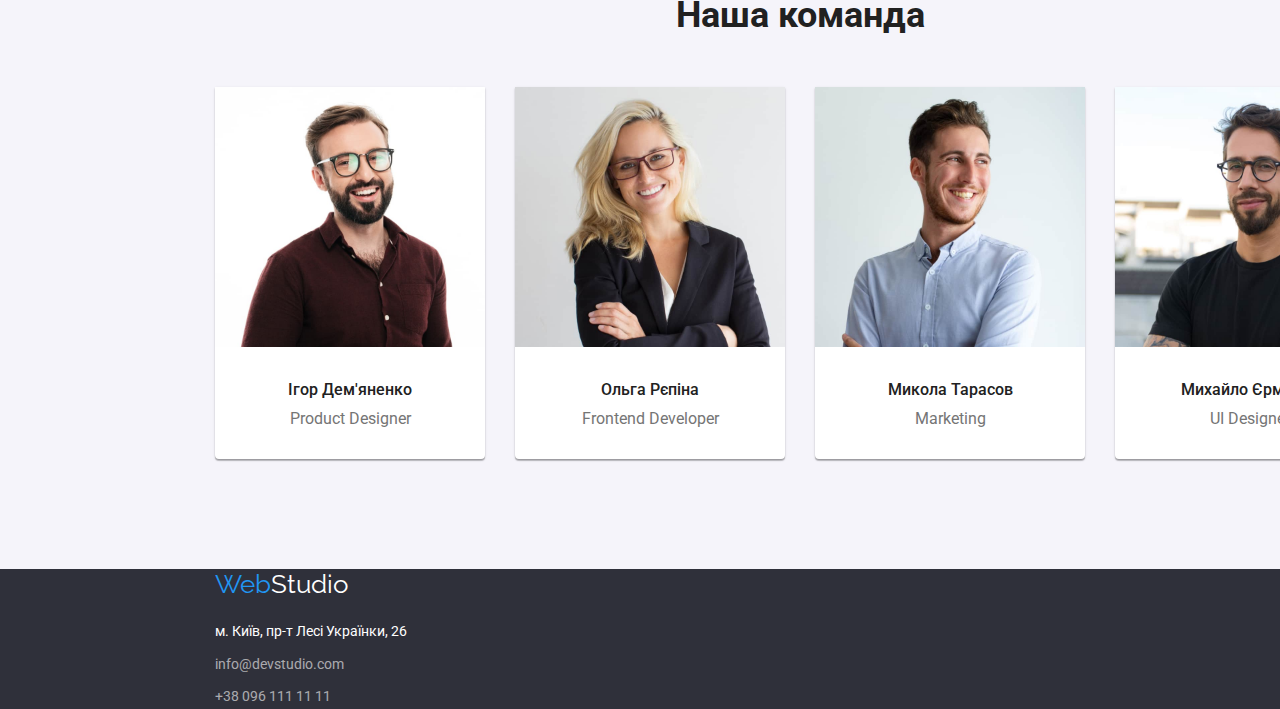
==== commit 4d7782e5: "3" ====
--- a/index.html
+++ b/index.html
@@ -14,25 +14,27 @@
     <link rel="stylesheet" href="./css/style.css" />
   </head>
   <body>
-    <header class="pageHeader container">
-      <a href="./index.html" class="logo">
-        <span class="logo--item">Web</span>Studio</a
-      >
-      <nav class="pageHeader--nav">
-        <ul class="pageHeader--list">
-          <li class="pageHeader--item">
-            <a class="pageHeader--link" href="./index.html">Студія</a>
-          </li>
-          <li class="pageHeader--item">
-            <a class="pageHeader--link" href="./portfolio.html">Портфоліо</a>
-          </li>
-          <li class="pageHeader--item">
-            <a class="pageHeader--link" href="#">Контакти</a>
-          </li>
-        </ul>
-      </nav>
-      <a class="pageHeader--connection" href="#">info@devstudio.com </a>
-      <a class="pageHeader--tel" href="#">+38 096 111 11 11</a>
+    <header>
+      <div class="pageHeader container">
+        <a href="./index.html" class="logo">
+          <span class="logo--item">Web</span>Studio</a
+        >
+        <nav class="pageHeader--nav">
+          <ul class="pageHeader--list">
+            <li class="pageHeader--item">
+              <a class="pageHeader--link" href="./index.html">Студія</a>
+            </li>
+            <li class="pageHeader--item">
+              <a class="pageHeader--link" href="./portfolio.html">Портфоліо</a>
+            </li>
+            <li class="pageHeader--item">
+              <a class="pageHeader--link" href="#">Контакти</a>
+            </li>
+          </ul>
+        </nav>
+        <a class="pageHeader--connection" href="#">info@devstudio.com </a>
+        <a class="pageHeader--tel" href="#">+38 096 111 11 11</a>
+      </div>
     </header>
     <main>
       <section class="hero">
@@ -45,53 +47,58 @@
         </div>
       </section>
 
-      <section class="benefits container">
-        <h2 class="visually-hidden">Особливості команди</h2>
-        <ul class="benefits--list">
-          <li class="benefits--item">
-            <h3 class="benefits--tittle">УВАГА ДО ДЕТАЛЕЙ</h3>
-            <p class="benefits--text">
-              Ідейні міркування, і навіть початок повсякденної роботи з
-              формування <br />
-              позиції.
-            </p>
-          </li>
-          <li class="benefits--item">
-            <h3 class="benefits--tittle">ПУНКТУАЛЬНІСТЬ</h3>
-            <p class="benefits--text">
-              Завдання організації, особливо рамки і місце навчання кадрів тягне
-              у себе.
-            </p>
-          </li>
-          <li class="benefits--item">
-            <h3 class="benefits--tittle">ПЛАНУВАННЯ</h3>
-            <p class="benefits--text">
-              Так само консультація з широким активом значною мірою зумовлює.
-            </p>
-          </li>
-          <li class="benefits--item">
-            <h3 class="benefits--tittle">СУЧАСНІ ТЕХНОЛОГІЇ</h3>
-            <p class="benefits--text">
-              Значимість цих проблем настільки очевидна, що реалізація планових
-              <br />
-              завдань.
-            </p>
-          </li>
-        </ul>
+      <section>
+        <div class="benefits container">
+          <h2 class="visually-hidden">Особливості команди</h2>
+          <ul class="benefits--list">
+            <li class="benefits--item">
+              <h3 class="benefits--tittle">УВАГА ДО ДЕТАЛЕЙ</h3>
+              <p class="benefits--text">
+                Ідейні міркування, і навіть початок повсякденної роботи з
+                формування <br />
+                позиції.
+              </p>
+            </li>
+            <li class="benefits--item">
+              <h3 class="benefits--tittle">ПУНКТУАЛЬНІСТЬ</h3>
+              <p class="benefits--text">
+                Завдання організації, особливо рамки і місце навчання кадрів
+                тягне у себе.
+              </p>
+            </li>
+            <li class="benefits--item">
+              <h3 class="benefits--tittle">ПЛАНУВАННЯ</h3>
+              <p class="benefits--text">
+                Так само консультація з широким активом значною мірою зумовлює.
+              </p>
+            </li>
+            <li class="benefits--item">
+              <h3 class="benefits--tittle">СУЧАСНІ ТЕХНОЛОГІЇ</h3>
+              <p class="benefits--text">
+                Значимість цих проблем настільки очевидна, що реалізація
+                планових
+                <br />
+                завдань.
+              </p>
+            </li>
+          </ul>
+        </div>
       </section>
-      <section class="activity container">
-        <h2 class="activity--tittle">Чим ми займаємося</h2>
-        <ul class="activity--list">
-          <li class="activity--item">
-            <img src="./images/box1.jpg" alt="комп" width="370" />
-          </li>
-          <li class="activity--item">
-            <img src="./images/box2.jpg" alt="комп" width="370" />
-          </li>
-          <li class="activity--item">
-            <img src="./images/box3.jpg" alt="комп" width="370" />
-          </li>
-        </ul>
+      <section>
+        <div class="activity container">
+          <h2 class="activity--tittle">Чим ми займаємося</h2>
+          <ul class="activity--list">
+            <li class="activity--item">
+              <img src="./images/box1.jpg" alt="комп" width="370" />
+            </li>
+            <li class="activity--item">
+              <img src="./images/box2.jpg" alt="комп" width="370" />
+            </li>
+            <li class="activity--item">
+              <img src="./images/box3.jpg" alt="комп" width="370" />
+            </li>
+          </ul>
+        </div>
       </section>
 
       <section class="team">
@@ -150,15 +157,17 @@
         </div>
       </section>
     </main>
-    <div class="foot--decor">
-      <footer class="foot container">
+    
+      <footer class="foot">
+        <div class="container">
         <a href="./index.html" class="foot--logo">
           <span class="logo--item">Web</span>Studio</a
         >
         <address class="foot--text">м. Київ, пр-т Лесі Українки, 26</address>
         <a class="foot--connection" href="#">info@devstudio.com</a>
         <a class="foot--tel" href="#">+38 096 111 11 11</a>
+      </div>
       </footer>
-    </div>
+    
   </body>
 </html>
--- a/css/style.css
+++ b/css/style.css
@@ -41,11 +41,14 @@
     text-decoration: none;
 }
 .container{
-    width: 1170px;
-    margin-left: auto;
-    margin-right: auto;
-    
-}
+    width: 1200px;
+    padding-left: 15px;
+    padding-right: 15px;
+    margin-left: auto;
+    margin-right: auto;
+    
+}
+/* ----------header---------- */
 .pageHeader{
 display: flex;
 align-items: center;
@@ -62,6 +65,8 @@
     color: var(--text-accent);
 
 }
+
+
 .pageHeader--nav{
     margin-left: 93px;
 }
@@ -92,6 +97,12 @@
     color: var(--text-secondColor);
     margin-left: auto;
     margin-right: 50px;
+    font-family: 'Roboto';
+    font-style: normal;
+    font-weight: 500;
+    font-size: 14px;
+    line-height: 1.14;
+    letter-spacing: 0.02em;
 }
 .pageHeader--connection:focus,
 .pageHeader--connection:hover{
@@ -99,11 +110,18 @@
 }
 .pageHeader--tel{
     color:  var(--text-secondColor);
+    font-family: 'Roboto';
+    font-style: normal;
+    font-weight: 500;
+    font-size: 14px;
+    line-height: 1.14;
+    letter-spacing: 0.02em;
 }
 .pageHeader--tel:focus,
 .pageHeader--tel:hover{
     color: var(--text-accent);
 }
+/* ----------hero---------- */
 .hero{
    
     background-image: url(../images/heroImg.jpg);
@@ -144,6 +162,8 @@
     justify-content: center;
     align-items: center;
 }
+
+/* ----------benefits---------- */
 .benefits{
     
     padding-top: 94px;
@@ -167,6 +187,7 @@
     line-height: 1.7;
     color:var(--text-secondColor);
 }
+/* ----------activity---------- */
 .activity{
     padding-bottom: 94px;
 }
@@ -188,6 +209,8 @@
 .activity--item:not(last-child){
     margin-right: 30px;
 }
+
+/* ----------team---------- */
 .team{
     background-color: #F5F4FA;
     padding: 94px;
@@ -234,7 +257,13 @@
     color: var(--text-secondColor);
     margin-bottom: 0;
 }
-
+/* ----------footer---------- */
+.foot{
+    background-color: #2F303A;
+    margin-left: auto;
+    margin-right: auto;
+    width: 1600px; 
+}
 
 .foot--logo{
     font-family: Raleway,sans-serif;
@@ -245,13 +274,14 @@
     display: block;
 }
 .foot--text{
-    margin-bottom: 0;
+    margin-bottom: 9px;
     font-style: inherit;
     font-size: 14px;
     line-height: 1.7;
     color: #fff;
 }
 .foot--connection{
+    margin-bottom: 9px;
     display: block;
     font-size: 14px;
     line-height: 1.7;
@@ -271,24 +301,20 @@
 .foot--tel:focus{
     color: var(--text-accent);
 }
-.foot--decor{
-    background-color: #2F303A;
-    margin-left: auto;
-    margin-right: auto;
-    width: 1600px;
-    padding: 60px 215px;
-}
+
 
 /* портфолио */
 .port{
     padding-top: 94px;
     padding-bottom: 94px;
+    border-top: 1px solid #ECECEC;
 }
 .port--buttons{
     display: flex;
     justify-content: center;
     padding-left: 0;
     margin-bottom: 50px;
+    margin-top: 0;
     
 }
 
@@ -321,12 +347,12 @@
 
 
 .port--projects{
-    
+    margin-bottom: 4px;
     font-size: 18px;
     line-height: 2;
 }
 .port--all{
-    
+    margin-bottom: 0;
     font-size: 16px;
     line-height: 1.87;
     color: var(--text-secondColor);
@@ -344,10 +370,11 @@
     margin-top: 30px;
     flex-basis: calc((100% - 3 * 30px) / 3);
     background: #ffffff;
+    
 }
 .port--content{
     padding: 20px 24px;
-    border: 1px solid #eeeeee;
+    border: 1px solid #EEEEEE;
     background-color: #ffffff;
     border-top: none;
 }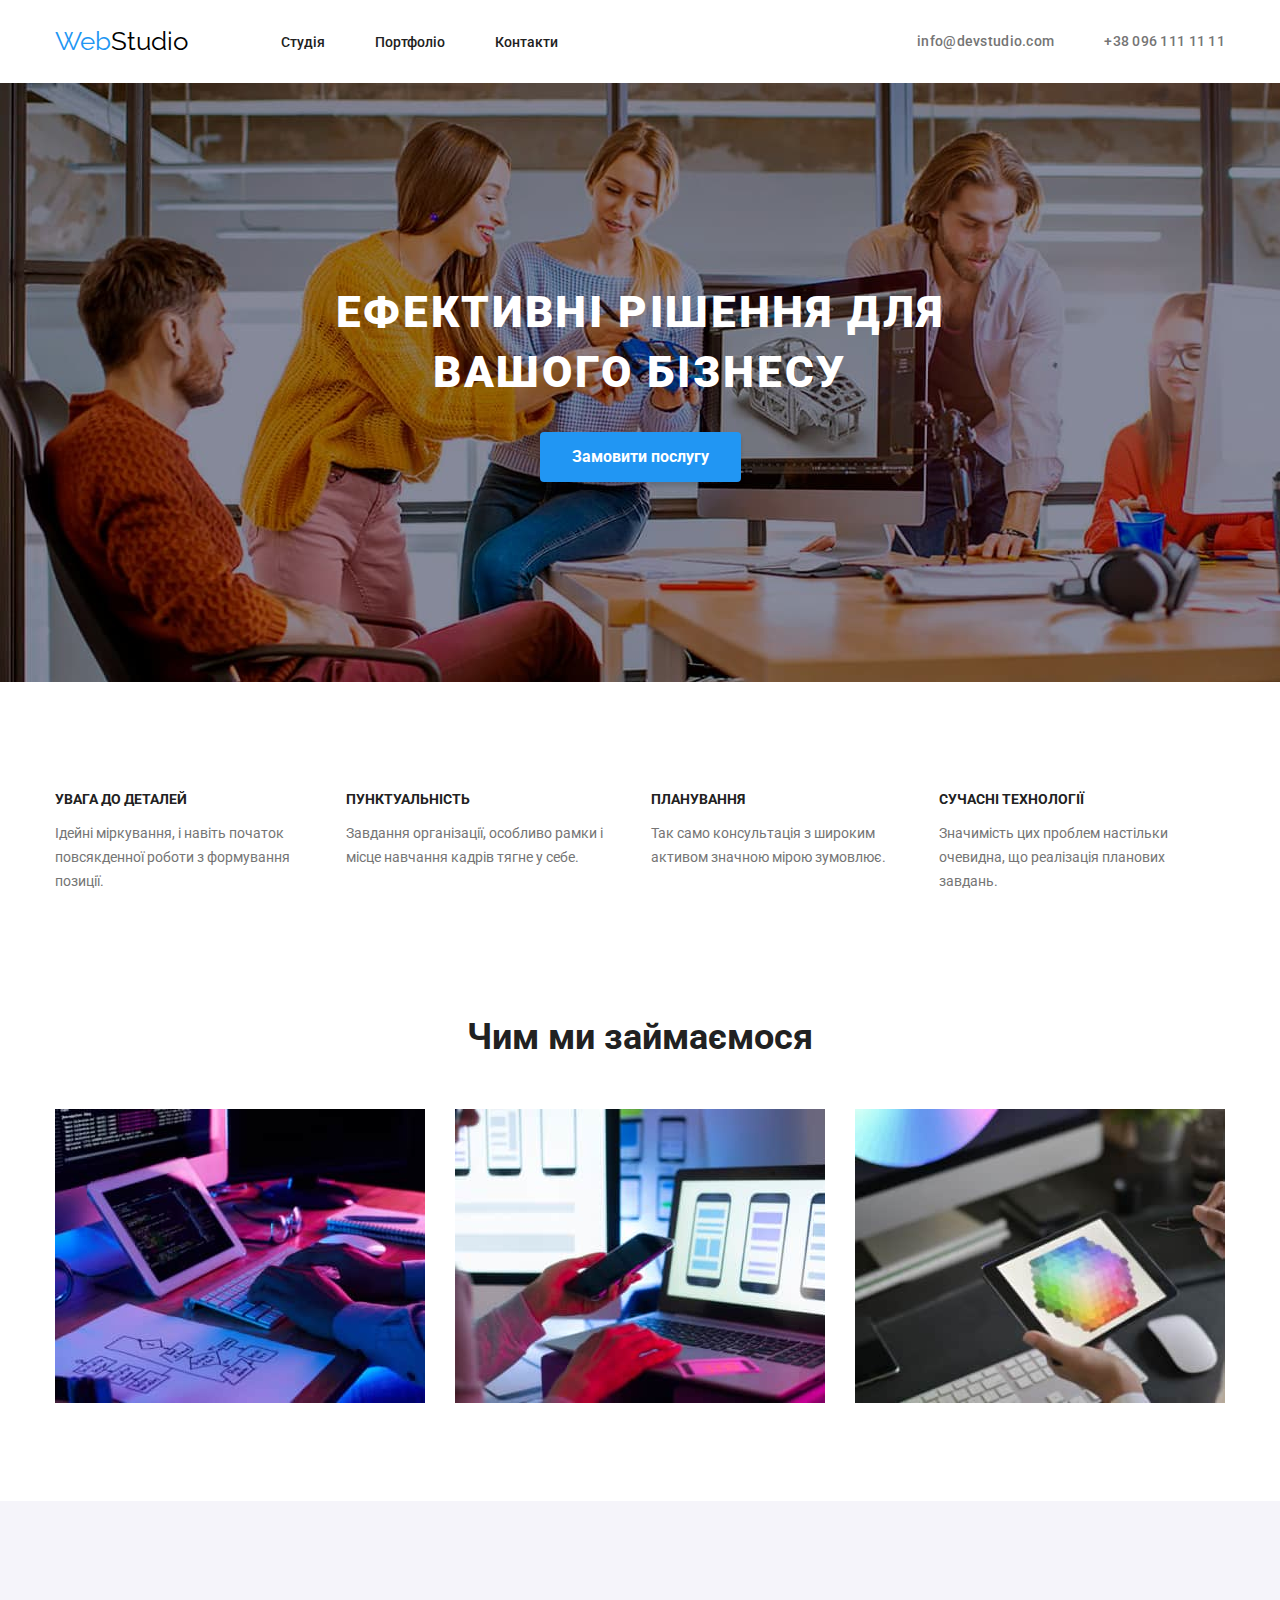
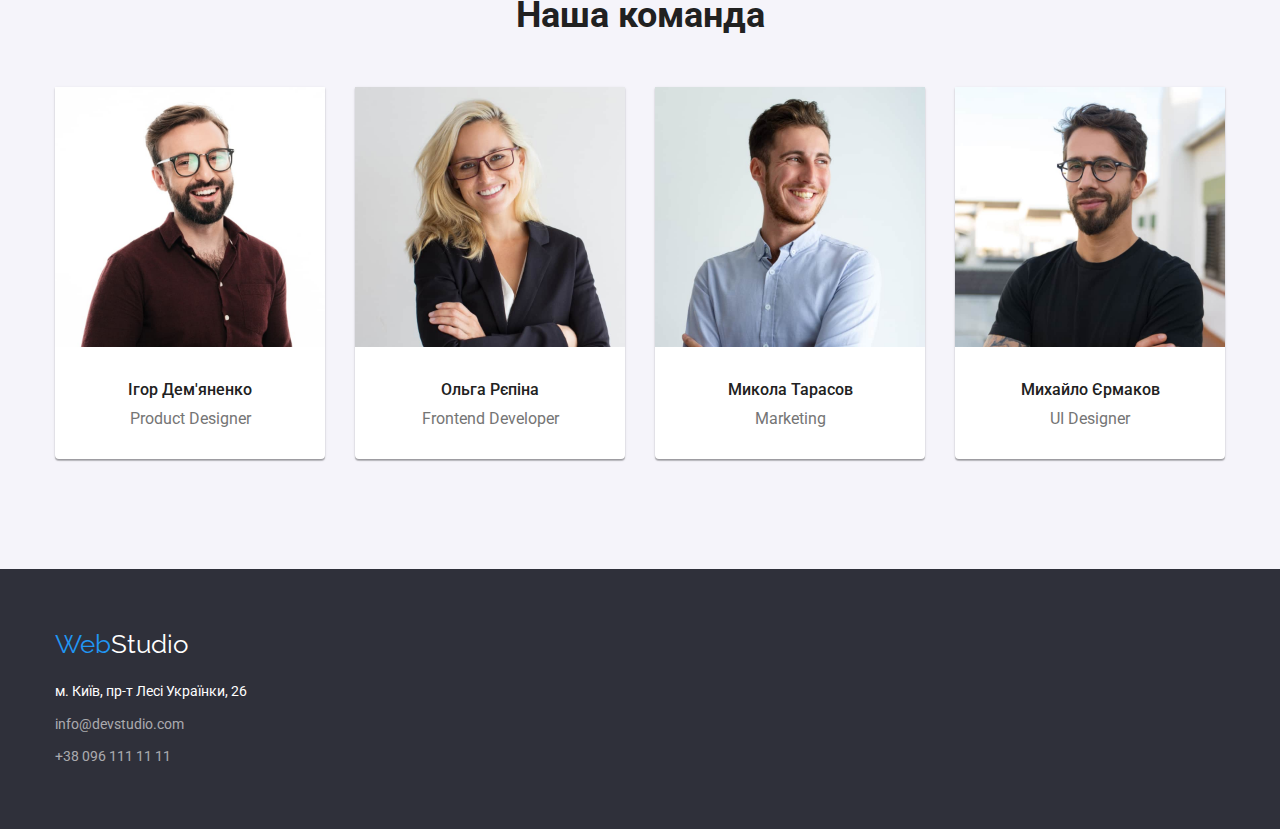
==== commit 085d03e7: "3" ====
--- a/index.html
+++ b/index.html
@@ -47,8 +47,8 @@
         </div>
       </section>
 
-      <section>
-        <div class="benefits container">
+      <section class="benefits ">
+        <div class=" container">
           <h2 class="visually-hidden">Особливості команди</h2>
           <ul class="benefits--list">
             <li class="benefits--item">
@@ -84,8 +84,8 @@
           </ul>
         </div>
       </section>
-      <section>
-        <div class="activity container">
+      <section class="activity">
+        <div class=" container">
           <h2 class="activity--tittle">Чим ми займаємося</h2>
           <ul class="activity--list">
             <li class="activity--item">
--- a/css/style.css
+++ b/css/style.css
@@ -63,7 +63,7 @@
 }
 .logo--item{
     color: var(--text-accent);
-
+   
 }
 
 
@@ -73,14 +73,20 @@
 .pageHeader--item:not(last-child){
     margin-right: 50px;
 }
-.pageHeader--list{
-    display: flex;
-    margin-top: 0;
-    margin-bottom: 0;
+.pageHeader--item{
     padding-top: 32px;
     padding-bottom: 32px;
+
+}
+
+.pageHeader--list{
+    display: flex;
+    margin-top: 0;
+    margin-bottom: 0;
+   
     padding-left: 0;
 }
+
 
 
 .pageHeader--link{
@@ -123,8 +129,8 @@
 }
 /* ----------hero---------- */
 .hero{
-   
-    background-image: url(../images/heroImg.jpg);
+    
+    background: rgba(47, 48, 58, 0.4) url(../images/heroImg.jpg);
     padding-top: 200px;
     padding-bottom: 200px;
     margin-left: auto;
@@ -213,8 +219,8 @@
 /* ----------team---------- */
 .team{
     background-color: #F5F4FA;
-    padding: 94px;
-    width: 1600px;
+    padding-top: 94px;
+    padding-bottom: 94px;
     margin-right: auto;
     margin-left: auto;
 }
@@ -262,7 +268,9 @@
     background-color: #2F303A;
     margin-left: auto;
     margin-right: auto;
-    width: 1600px; 
+     
+    padding-top: 60px;
+    padding-bottom: 60px;
 }
 
 .foot--logo{
@@ -326,7 +334,7 @@
     padding-right: 22px;
     padding-top: 6px;
     padding-bottom: 6px;
-    box-shadow: 0px 3px 1px rgba(0, 0, 0, 0.1), 0px 1px 2px rgba(0, 0, 0, 0.08), 0px 2px 2px rgba(0, 0, 0, 0.12);
+   
     border-radius: 4px;
     text-align: center;
     font-weight: 500;
@@ -342,6 +350,7 @@
 .port--button:focus{
     background-color: var(--text-accent);
     color: #fff;
+    box-shadow: 0px 3px 1px rgba(0, 0, 0, 0.1), 0px 1px 2px rgba(0, 0, 0, 0.08), 0px 2px 2px rgba(0, 0, 0, 0.12);
 }
 
 
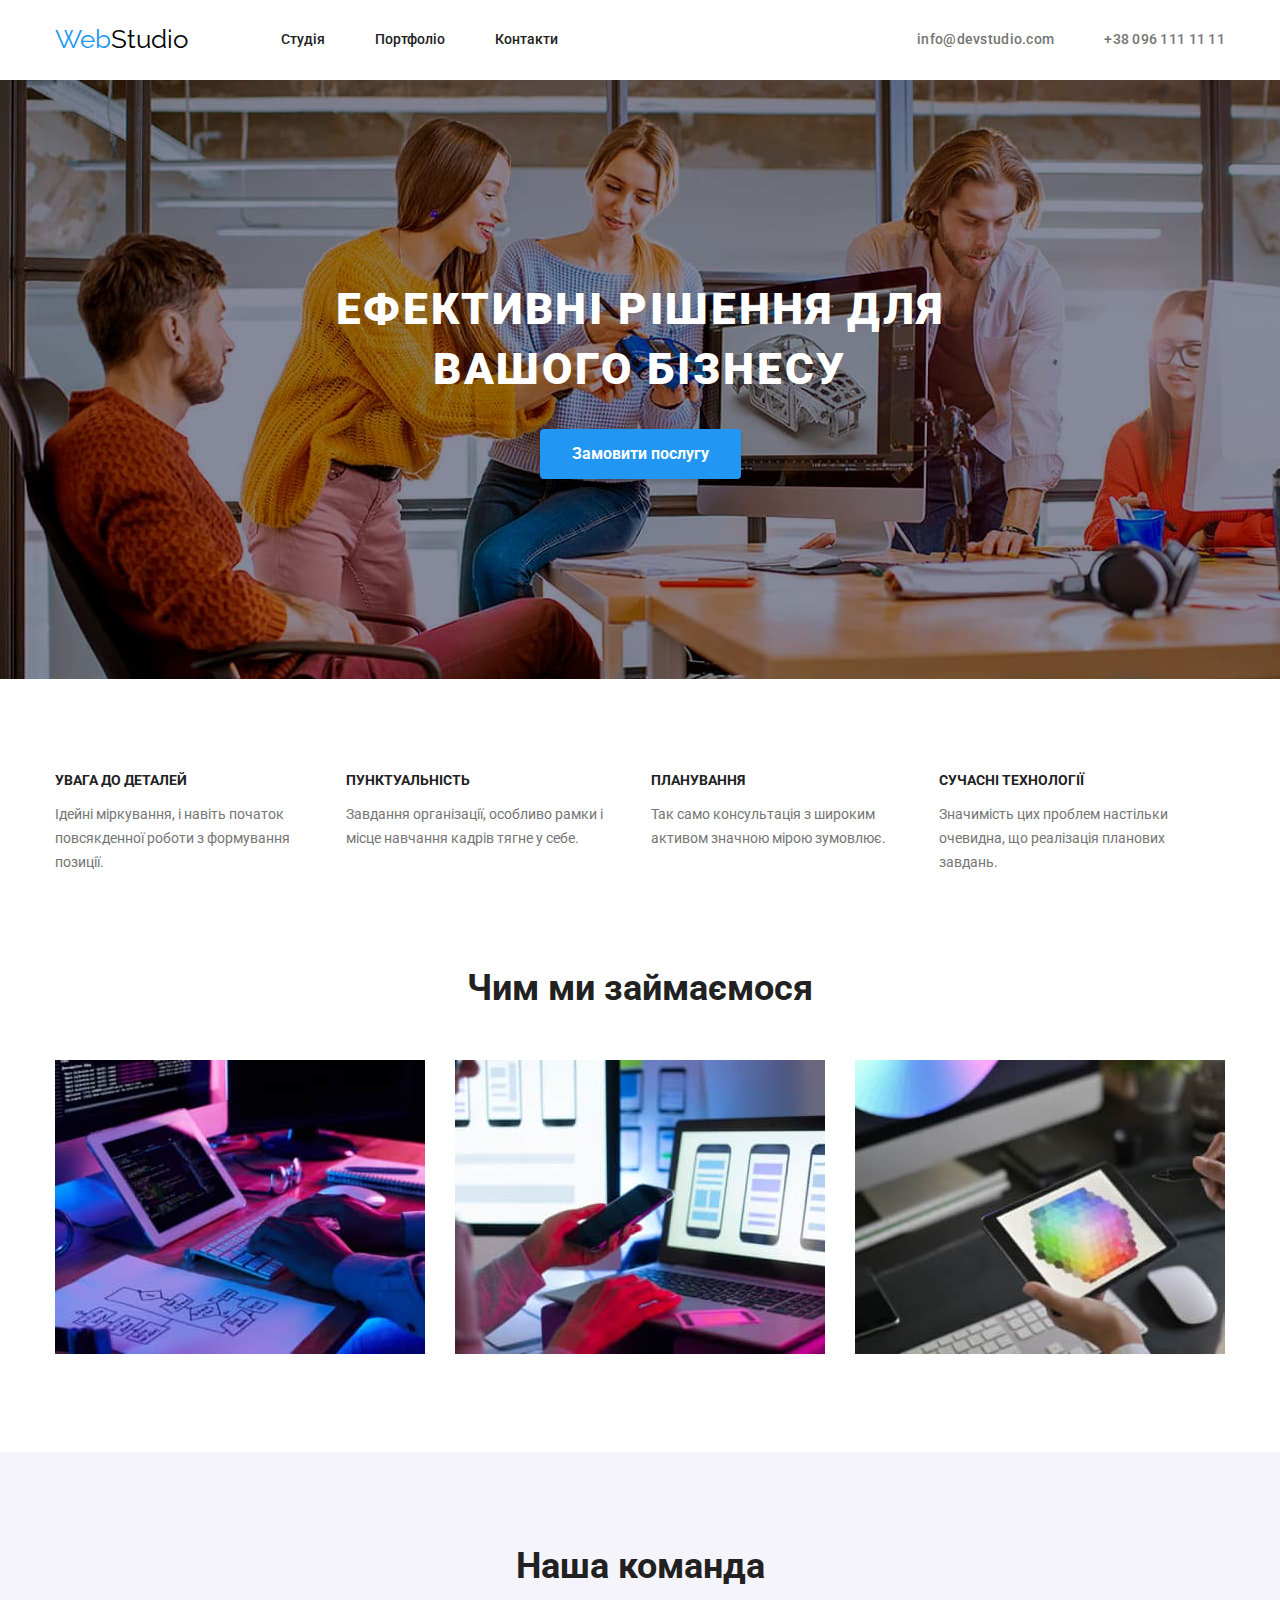
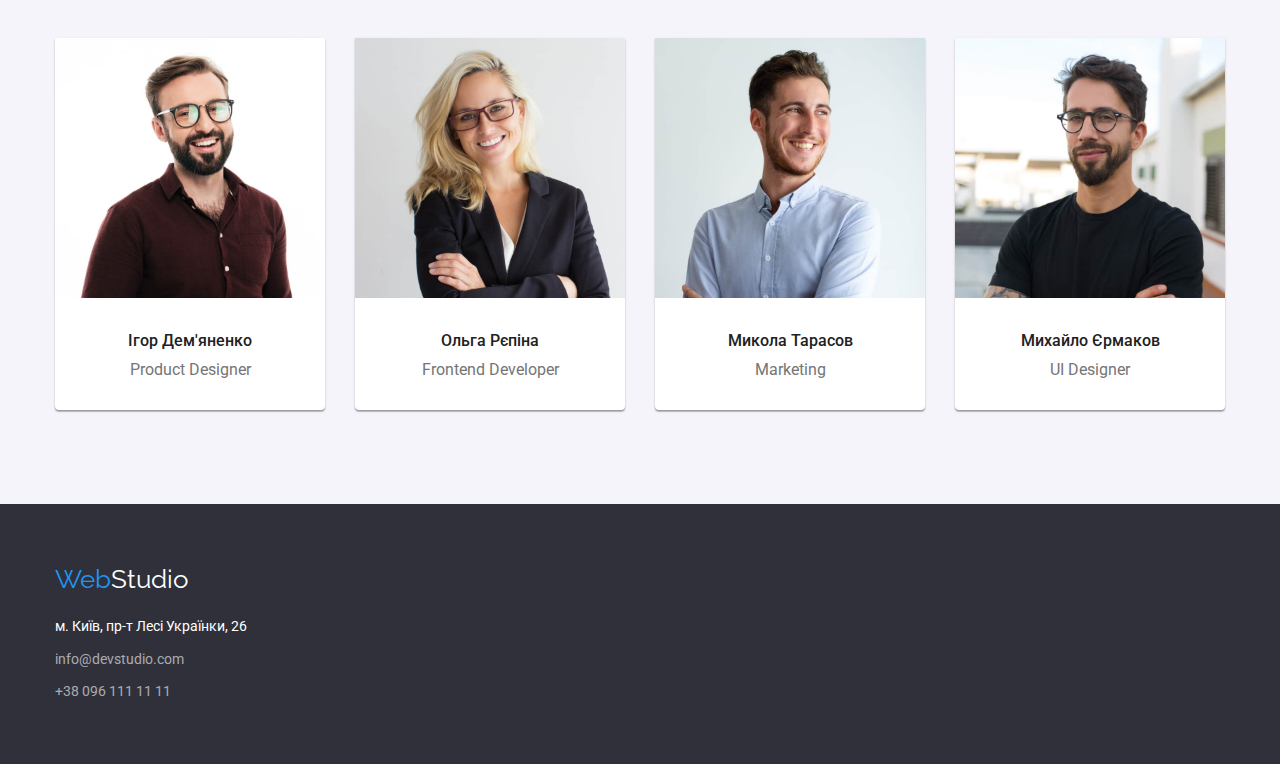
==== commit 87574bc5: "33" ====
--- a/index.html
+++ b/index.html
@@ -14,26 +14,26 @@
     <link rel="stylesheet" href="./css/style.css" />
   </head>
   <body>
-    <header>
-      <div class="pageHeader container">
+    <header class="page-header">
+      <div class="container page-header--decor">
         <a href="./index.html" class="logo">
           <span class="logo--item">Web</span>Studio</a
         >
-        <nav class="pageHeader--nav">
-          <ul class="pageHeader--list">
-            <li class="pageHeader--item">
-              <a class="pageHeader--link" href="./index.html">Студія</a>
+        <nav class="page-header--nav">
+          <ul class="page-header--list">
+            <li class="page-header--item">
+              <a class="page-header--link" href="./index.html">Студія</a>
             </li>
-            <li class="pageHeader--item">
-              <a class="pageHeader--link" href="./portfolio.html">Портфоліо</a>
+            <li class="page-header--item">
+              <a class="page-header--link" href="./portfolio.html">Портфоліо</a>
             </li>
-            <li class="pageHeader--item">
-              <a class="pageHeader--link" href="#">Контакти</a>
+            <li class="page-header--item">
+              <a class="page-header--link" href="#">Контакти</a>
             </li>
           </ul>
         </nav>
-        <a class="pageHeader--connection" href="#">info@devstudio.com </a>
-        <a class="pageHeader--tel" href="#">+38 096 111 11 11</a>
+        <a class="page-header--connection" href="#">info@devstudio.com </a>
+        <a class="page-header--tel" href="#">+38 096 111 11 11</a>
       </div>
     </header>
     <main>
--- a/css/style.css
+++ b/css/style.css
@@ -49,10 +49,11 @@
     
 }
 /* ----------header---------- */
-.pageHeader{
-display: flex;
-align-items: center;
-
+
+.page-header--decor{
+
+    display: flex;
+    align-items: center;
 }
 
 .logo{
@@ -67,19 +68,20 @@
 }
 
 
-.pageHeader--nav{
+.page-header--nav{
     margin-left: 93px;
 }
-.pageHeader--item:not(last-child){
+.page-header--item:not(last-child){
     margin-right: 50px;
 }
-.pageHeader--item{
+.page-header--link{
+    display: block;
     padding-top: 32px;
     padding-bottom: 32px;
 
 }
 
-.pageHeader--list{
+.page-header--list{
     display: flex;
     margin-top: 0;
     margin-bottom: 0;
@@ -89,17 +91,17 @@
 
 
 
-.pageHeader--link{
+.page-header--link{
     font-weight: 500;
     font-size: 14px;
     line-height: 1.14;
     color: var(--text-color);
 }
-.pageHeader--link:hover,
-.pageHeader--link:focus{
-    color: var(--text-accent);
-}
-.pageHeader--connection{
+.page-header--link:hover,
+.page-header--link:focus{
+    color: var(--text-accent);
+}
+.page-header--connection{
     color: var(--text-secondColor);
     margin-left: auto;
     margin-right: 50px;
@@ -110,11 +112,11 @@
     line-height: 1.14;
     letter-spacing: 0.02em;
 }
-.pageHeader--connection:focus,
-.pageHeader--connection:hover{
-    color: var(--text-accent);
-}
-.pageHeader--tel{
+.page-header--connection:focus,
+.page-header--connection:hover{
+    color: var(--text-accent);
+}
+.page-header--tel{
     color:  var(--text-secondColor);
     font-family: 'Roboto';
     font-style: normal;
@@ -123,8 +125,8 @@
     line-height: 1.14;
     letter-spacing: 0.02em;
 }
-.pageHeader--tel:focus,
-.pageHeader--tel:hover{
+.page-header--tel:focus,
+.page-header--tel:hover{
     color: var(--text-accent);
 }
 /* ----------hero---------- */
@@ -176,7 +178,8 @@
     padding-bottom: 94px;
 }
 .benefits--list{
-    
+    margin-top: 0;
+    margin-bottom: 0;
     display: flex;
 }
 .benefits--item:not(last-child){
@@ -188,7 +191,7 @@
     line-height: 1.14;
 }
 .benefits--text{
-    
+    margin-bottom: 0;
     font-size: 14px;
     line-height: 1.7;
     color:var(--text-secondColor);
@@ -236,6 +239,7 @@
     flex-wrap: wrap;
     margin-left: -30px;
     margin-top: -30px;
+    margin-bottom: 0;
   
 }
 .team--item{
